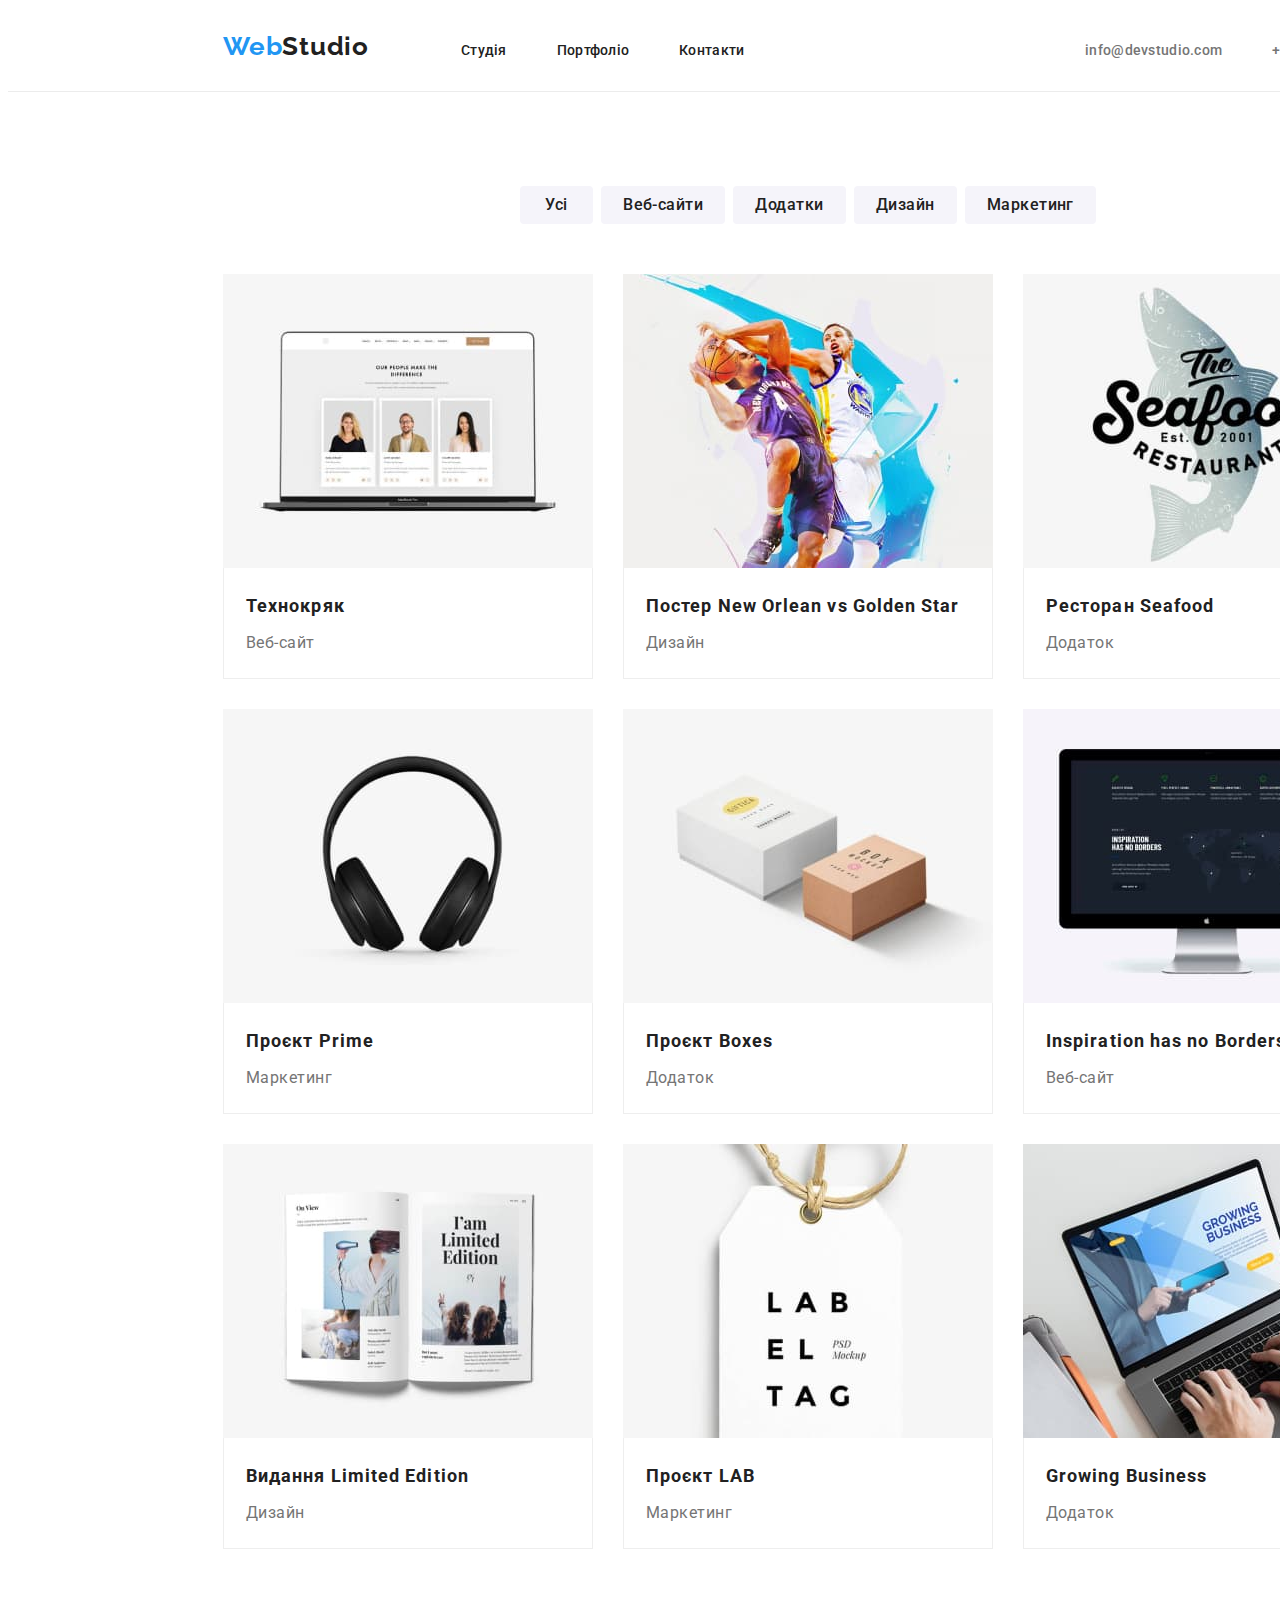
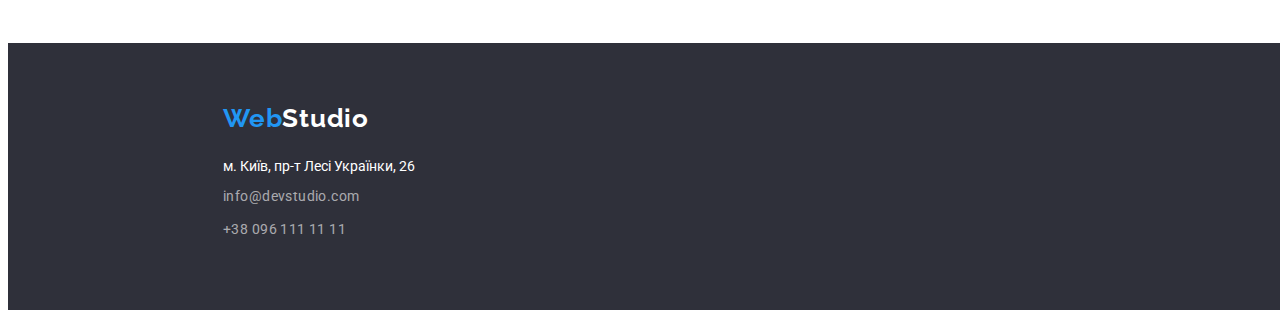
==== portfolio.html @ ea6cc7a4 "макет flex" ====
<!DOCTYPE html>
<html lang="uk">
  <head>
    <meta charset="UTF-8" />
    <meta http-equiv="X-UA-Compatible" content="IE=edge" />
    <meta name="viewport" content="width=device-width, initial-scale=1.0" />
    <!-----------------lang------------->
    <link rel="preconnect" href="https://fonts.googleapis.com" />
    <link rel="preconnect" href="https://fonts.gstatic.com" crossorigin />
    <link
      href="https://fonts.googleapis.com/css2?family=Raleway:wght@700&family=Roboto:wght@400;500;700;900&display=swap"
      rel="stylesheet"
    />
    <!-----------------normalize------------->
    <link
      rel="stylesheet"
      href="https://cdnjs.cloudflare.com/ajax/libs/modern-normalize/1.1.0/modern-normalize.min.css"
      integrity="sha512-wpPYUAdjBVSE4KJnH1VR1HeZfpl1ub8YT/NKx4PuQ5NmX2tKuGu6U/JRp5y+Y8XG2tV+wKQpNHVUX03MfMFn9Q=="
      crossorigin="anonymous"
      referrerpolicy="no-referrer"
    />
    <!-----------------css------------->
    <link rel="stylesheet" href="./css/styles.css" />

    <title>Портфоліо</title>
  </head>
  <body>
    <header class="header">
      <div class="header-container container">
        <a class="logo link" href="./index.html" lang="en"
          >Web<span class="logo-header">Studio</span>
        </a>
        <nav class="nav-list-container">
          <ul class="nav-list list">
            <li class="nav-item"><a href="./index.html" class="nav-link link"> Студія</a></li>
            <li class="nav-item">
              <a href="./portfolio.html " class="nav-link link"> Портфоліо</a>
            </li>
            <li class="nav-item"><a href="" class="nav-link link"> Контакти</a></li>
          </ul>
        </nav>
        <ul class="nav-contacts list">
          <li class="nav-contacts-item">
            <a href="" class="nav-contacts-link link" lang="en">info@devstudio.com</a>
          </li>
          <li class="nav-contacts-item">
            <a href="tel:+380961111111" class="nav-contacts-link link">+38 096 111 11 11</a>
          </li>
        </ul>
      </div>
    </header>
    <main>
      <section>
        <div class="portfolio-container">
          <h1 hidden>Портфоліо</h1>
          <ul class="portfolio-btn list">
            <li><button type="button" class="portfolio-btn-item">Усі</button></li>
            <li><button type="button" class="portfolio-btn-item">Веб-сайти</button></li>
            <li><button type="button" class="portfolio-btn-item">Додатки</button></li>
            <li><button type="button" class="portfolio-btn-item">Дизайн</button></li>
            <li><button type="button" class="portfolio-btn-item">Маркетинг</button></li>
          </ul>
          <ul class="portfolio-tool list">
            <li>
              <a href="" class="portfolio-tool-link link">
                <img src="./images/product1.jpg" alt="product1" width="370" />
                <div class="portfolio-tools-text">
                  <h2 class="portfolio-tool-h">Технокряк</h2>
                  <p class="portfolio-tool-p">Веб-сайт</p>
                </div>
              </a>
            </li>
            <li>
              <a href="" class="portfolio-tool-link link">
                <img src="./images/product2.jpg" alt="product2" width="370" />
                <div class="portfolio-tools-text">
                  <h2 class="portfolio-tool-h">
                    Постер <span lang="en">New Orlean vs Golden Star</span>
                  </h2>
                  <p class="portfolio-tool-p">Дизайн</p>
                </div>
              </a>
            </li>
            <li>
              <a href="" class="portfolio-tool-link link">
                <img src="./images/product3.jpg" alt="product3" width="370" />
                <div class="portfolio-tools-text">
                  <h2 class="portfolio-tool-h">Ресторан <span lang="en">Seafood</span></h2>
                  <p class="portfolio-tool-p">Додаток</p>
                </div>
              </a>
            </li>
            <li>
              <a href="" class="portfolio-tool-link link">
                <img src="./images/product4.jpg" alt="product4" width="370" />
                <div class="portfolio-tools-text">
                  <h2 class="portfolio-tool-h">Проєкт <span lang="en">Prime</span></h2>
                  <p class="portfolio-tool-p">Маркетинг</p>
                </div>
              </a>
            </li>
            <li>
              <a href="" class="portfolio-tool-link link">
                <img src="./images/product5.jpg" alt="product5" width="370" />
                <div class="portfolio-tools-text">
                  <h2 class="portfolio-tool-h">Проєкт <span lang="en">Boxes</span></h2>
                  <p class="portfolio-tool-p">Додаток</p>
                </div>
              </a>
            </li>
            <li>
              <a href="" class="portfolio-tool-link link">
                <img src="./images/product6.jpg" alt="product6" width="370" />
                <div class="portfolio-tools-text">
                  <h2 class="portfolio-tool-h" lang="en">Inspiration has no Borders</h2>
                  <p class="portfolio-tool-p">Веб-сайт</p>
                </div>
              </a>
            </li>
            <li>
              <a href="" class="portfolio-tool-link link">
                <img src="./images/product7.jpg" alt="product7" width="370" />
                <div class="portfolio-tools-text">
                  <h2 class="portfolio-tool-h">Видання <span lang="en">Limited Edition</span></h2>
                  <p class="portfolio-tool-p">Дизайн</p>
                </div>
              </a>
            </li>
            <li>
              <a href="" class="portfolio-tool-link link">
                <img src="./images/product8.jpg" alt="product8" width="370" />
                <div class="portfolio-tools-text">
                  <h2 class="portfolio-tool-h">Проєкт <span lang="en">LAB</span></h2>
                  <p class="portfolio-tool-p">Маркетинг</p>
                </div>
              </a>
            </li>
            <li>
              <a href="" class="portfolio-tool-link link">
                <img src="./images/product9.jpg" alt="product9" width="370" />
                <div class="portfolio-tools-text">
                  <h2 class="portfolio-tool-h" lang="en">Growing Business</h2>
                  <p class="portfolio-tool-p">Додаток</p>
                </div>
              </a>
            </li>
          </ul>
        </div>
      </section>
    </main>
    <footer class="footer">
      <a class="logo-footer link" href="./index.html" lang="en"
        >Web<span class="logo-footer-span">Studio</span>
      </a>
      <address>
        <ul class="footer-contacts list">
          <li>
            <a
              href="https://www.google.com/maps/d/viewer?mid=10uSM3H-mIU3GznYo2szRIEphczw&hl=en_US&ll=50.42732700000001%2C30.538092&z=17"
              class="footer-adress-link link"
              target="_blank"
              rel="noopener noreferrer"
            >
              м. Київ, пр-т Лесі Українки, 26</a
            >
          </li>
          <li>
            <a href="info@devstudio.com" class="footer-contacts-link link" lang="en"
              >info@devstudio.com</a
            >
          </li>
          <li>
            <a href="tel:+380961111111" class="footer-contacts-link link">+38 096 111 11 11</a>
          </li>
        </ul>
      </address>
    </footer>
  </body>
</html>
---- css/styles.css ----
:root {
  --link-focus-color: #2196f3;
  --text-paragraf-color: #757575;
  --text-fon-white-color: #ffffff;
}
body {
  font-family: 'Roboto', sans-serif;
  color: #212121;
  width: 1600px;
}
/*------reset start-----*/
h1,
h2,
h3,
h4,
h5,
h6,
p {
  margin: 0;
}
.list {
  list-style: none;
  margin: 0;
  padding: 0;
}
.link {
  text-decoration: none;
  color: currentColor;
}
img {
  display: block;
}
/*.container {
  width: 80vw;
  padding: 0 10px;
  margin: 0 auto;
}
/*------reset end-----*/
/*--------------HEADER---------------*/

.header-container {
  display: flex;
  justify-content: space-between;
  align-items: baseline;
  border-bottom: 1px solid #ececec;
}
.logo {
  display: inline-block;
  margin-left: 215px;
  margin-right: 93px;
  width: 145px;
  height: 31px;

  font-family: 'Raleway';
  font-weight: 700;
  font-size: 26px;
  line-height: calc(31 / 26);

  letter-spacing: 0.03em;

  color: var(--link-focus-color);
}
.logo-header {
  color: #212121;
}
.nav-list-container {
  margin-right: auto;
  padding: 32px 0;
}
.nav-list {
  display: flex;
  gap: 50px;
}
.nav-item: {
  padding: 32px 0;
}
.nav-link {
  margin-left: auto;

  font-weight: 500;
  font-size: 14px;
  line-height: calc(16 / 14);
  letter-spacing: 0.02em;
  color: #212121;
}
.nav-link:hover,
.nav-link:focus {
  color: var(--link-focus-color);
}
.nav-contacts {
  display: flex;
  margin-right: 215px;
  gap: 50px;
}
.nav-contacts-item {
}
.nav-contacts-link {
  font-weight: 500;
  font-size: 14px;
  line-height: calc(16 / 14);
  letter-spacing: 0.02em;

  color: var(--text-paragraf-color);
}
.nav-contacts-link:hover,
.nav-contacts-link:focus {
  color: var(--link-focus-color);
}
/*--------------HEADER---------------*/

/*--------------MAIN---------------*/
.hero {
  padding-top: 200px;
  padding-bottom: 200px;
  margin-bottom: 94px;
  background-color: #2f303a;
}
.hero-text {
  display: inline-block;
  margin-left: 452px;
  margin-bottom: 30px;

  width: 696px;

  font-weight: 900;
  font-size: 44px;
  line-height: calc(60 / 44);
  text-align: center;
  letter-spacing: 0.06em;
  text-transform: uppercase;
  color: var(--text-fon-white-color);
}
.hero-btn {
  display: block;
  margin: 0 auto;

  min-width: 216px;
  min-height: 50px;
  padding: 8px 31px;

  font-family: inherit;
  font-weight: 700;
  font-size: 16px;
  line-height: calc(30 / 16);
  display: flex;
  align-items: center;
  text-align: center;
  letter-spacing: 0.06em;
  background: var(--link-focus-color);
  cursor: pointer;
  color: var(--text-fon-white-color);
  border-color: transparent;

  border-radius: 4px;
}
.hero-btn:hover,
.hero-btn:focus {
  box-shadow: 0px 4px 4px rgba(0, 0, 0, 0.15);
}

.features {
  display: flex;
  margin-left: 215px;
  margin-bottom: 94px;
  gap: 30px;
}
.features-item {
}
.features-item-h {
  width: 270px;
  margin-bottom: 10px;

  font-weight: 700;
  font-size: 14px;
  line-height: calc(16 / 14);
  letter-spacing: 0.03em;
  text-transform: uppercase;
}
.features-item-p {
  width: 270px;
  font-size: 14px;
  line-height: calc(24 / 14);
  letter-spacing: 0.03em;

  color: var(--text-paragraf-color);
}
.activitys {
  width: 368px;
  margin: 0 auto;
  margin-bottom: 50px;
}
.activitys-foto {
  display: flex;
  gap: 30px;
  margin-left: 215px;
  margin-bottom: 94px;
}
.activitys,
.team {
  font-weight: 700;
  font-size: 36px;
  line-height: calc(42 / 36);
  text-align: center;
  letter-spacing: 0.03em;
}
.team-container {
  padding: 94px 215px;
  background-color: #f5f4fa;
}
.team {
  margin: 0 auto;
  margin-bottom: 50px;
}
.team-list {
  display: flex;
  gap: 30px;
}
.team-list-items {
  padding-top: 30px;
  padding-bottom: 30px;
  background-color: #ffffff;
  box-shadow: 0px 1px 3px rgba(0, 0, 0, 0.12), 0px 1px 1px rgba(0, 0, 0, 0.14),
    0px 2px 1px rgba(0, 0, 0, 0.2);
  border-radius: 0px 0px 4px 4px;
}
.img-foto {
}
.team-item-h {
  margin-bottom: 10px;

  font-weight: 500;
  font-size: 16px;
  line-height: calc(19 / 16);
  text-align: center;
  letter-spacing: 0.03em;
}
.team-item-p {
  font-size: 16px;
  line-height: calc(19 / 16);
  text-align: center;
  letter-spacing: 0.03em;

  color: var(--text-paragraf-color);
}
/*--------------MAIN---------------*/
/*--------------footer---------------*/
.footer {
  padding: 60px 0 60px 215px;
  background-color: #2f303a;
}
.logo-footer {
  display: inline-block;
  margin-bottom: 20px;

  font-family: 'Raleway';
  font-weight: 700;
  font-size: 26px;
  line-height: calc(31 / 26);
  letter-spacing: 0.03em;

  color: var(--link-focus-color);
}
.logo-footer-span {
  margin-bottom: 20px;
  color: var(--text-fon-white-color);
}

.footer-contacts {
}
.footer-adress-link {
  display: inline-block;
  width: 231px;
  height: 21px;
  margin-bottom: 9px;

  font-style: normal;

  font-size: 14px;
  line-height: calc(24 / 14);
  color: var(--text-fon-white-color);
  text-decoration: none;
}
.footer-adress-link:hover,
.footer-adress-link:focus {
  color: var(--link-focus-color);
}
.footer-contacts-link {
  display: inline-block;
  margin-bottom: 9px;

  font-style: normal;
  font-size: 14px;
  line-height: calc(24 / 14);
  letter-spacing: 0.03em;

  color: rgba(255, 255, 255, 0.6);
}
.footer-contacts-link:hover,
.footer-contacts-link:focus {
  color: var(--link-focus-color);
}
/*--------------footer---------------*/
/*--------------portfolio-main--------------*/
.portfolio-container {
  padding: 94px 215px;
}
.portfolio-btn {
  display: flex;
  justify-content: center;
  gap: 8px;
  margin-bottom: 50px;
}

.portfolio-btn-item {
  display: inline-block;

  min-width: 73px;
  padding: 4px 20px;

  font-family: inherit;
  font-weight: 500;
  font-size: 16px;
  line-height: calc(26 / 16);
  text-align: center;
  letter-spacing: 0.03em;
  cursor: pointer;

  color: #212121;
  background: #f5f4fa;
  border-radius: 4px;
  border-color: transparent;
}
.portfolio-btn-item:hover,
.portfolio-btn-item:focus {
  color: var(--text-fon-white-color);
  background: var(--link-focus-color);
  box-shadow: 0px 3px 1px rgba(0, 0, 0, 0.1), 0px 1px 2px rgba(0, 0, 0, 0.08),
    0px 2px 2px rgba(0, 0, 0, 0.12);
}
.portfolio-tool {
  display: flex;
  flex-wrap: wrap;
  gap: 30px;
}
.portfolio-tools-text {
  padding: 20px 22px;
  border: 1px solid #eeeeee;
  border-top: transparent;
}
.portfolio-tool-h {
  margin-bottom: 4px;

  width: 322px;
  font-weight: 700;
  font-size: 18px;
  line-height: calc(36 / 18);
  letter-spacing: 0.06em;

  color: #212121;
}
.portfolio-tool-p {
  width: 322px;
  font-size: 16px;
  line-height: calc(30 / 16);
  letter-spacing: 0.03em;

  color: var(--text-paragraf-color);
}
/*--------------portfolio-main--------------*/
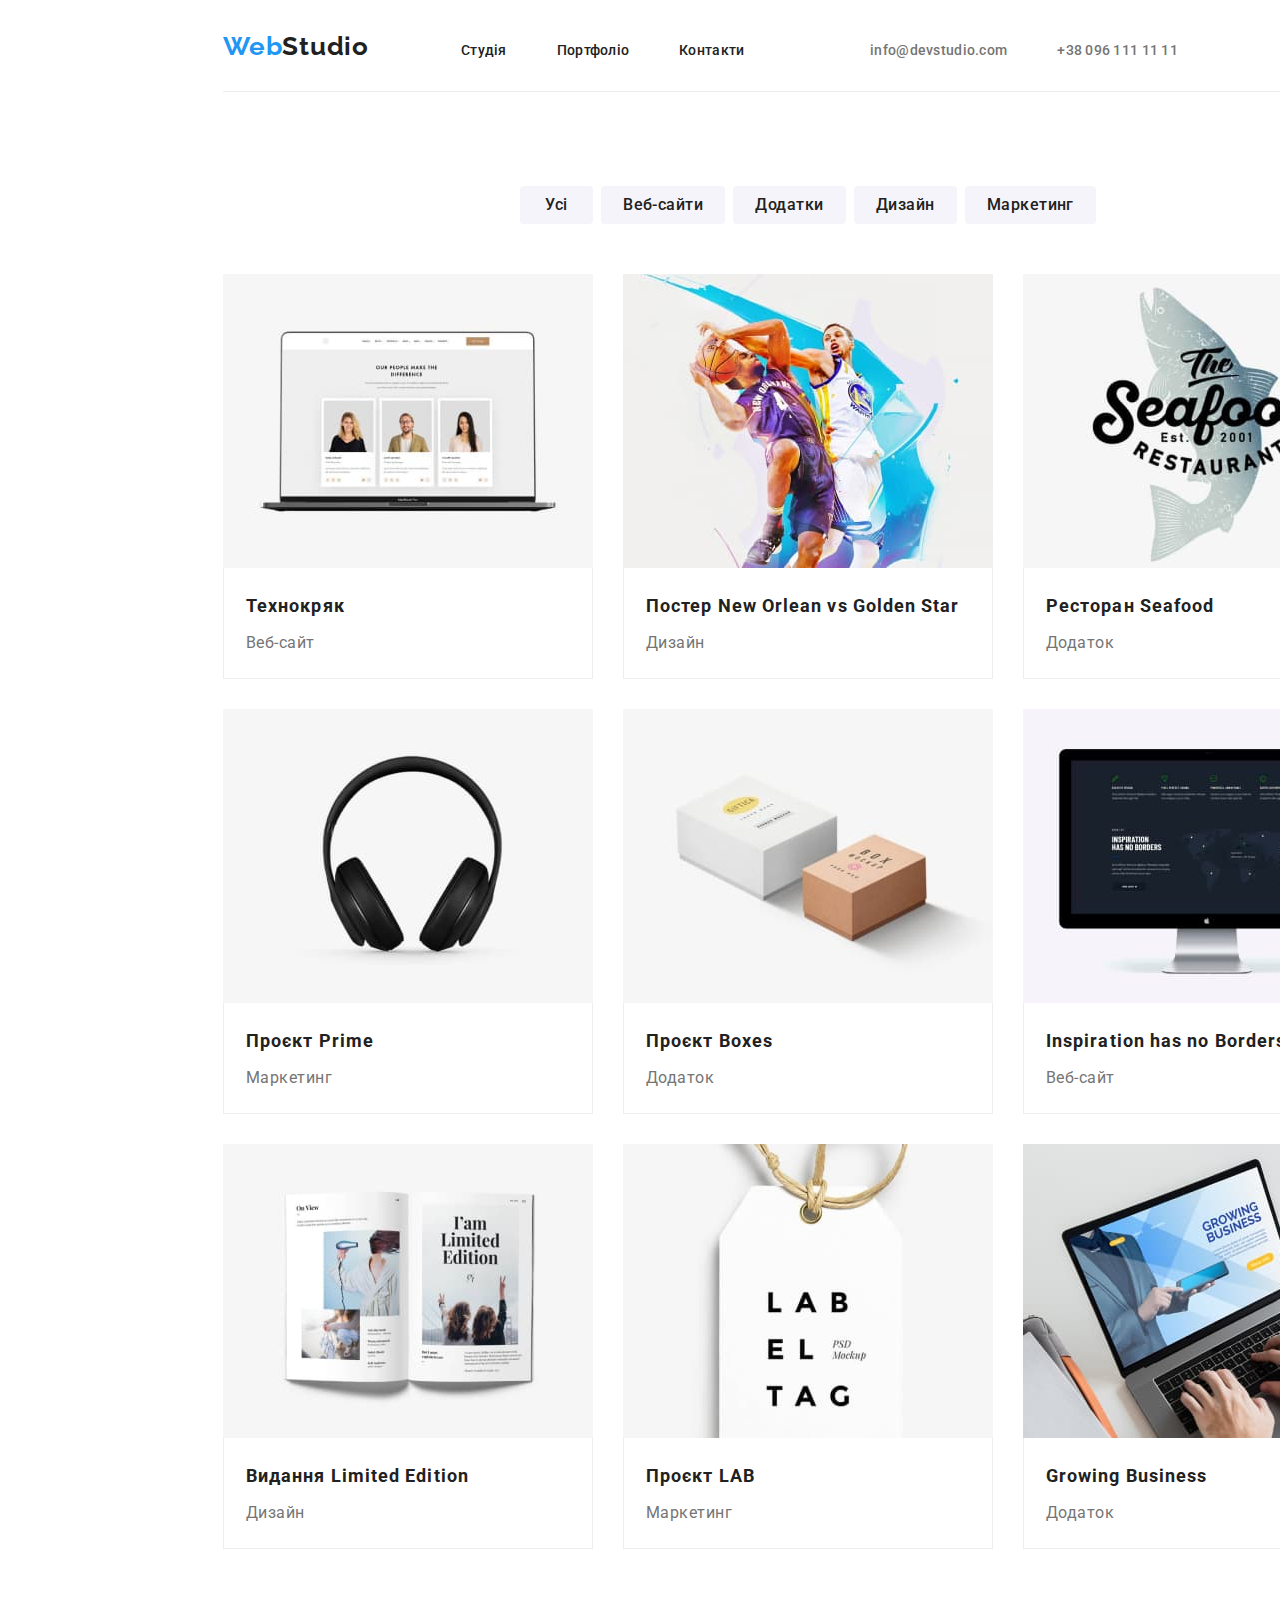
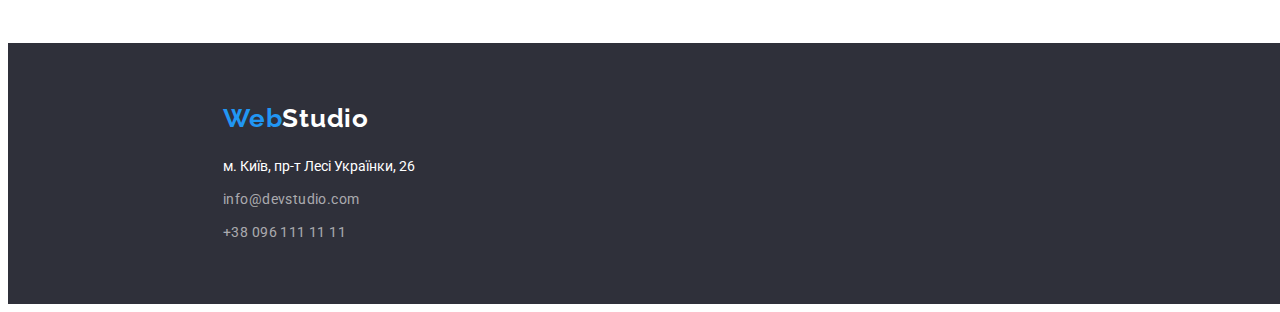
==== commit ef98da6d: "останні правки" ====
--- a/portfolio.html
+++ b/portfolio.html
@@ -25,8 +25,8 @@
     <title>Портфоліо</title>
   </head>
   <body>
-    <header class="header">
-      <div class="header-container container">
+    <header class="header container">
+      <div class="header-container">
         <a class="logo link" href="./index.html" lang="en"
           >Web<span class="logo-header">Studio</span>
         </a>
@@ -170,7 +170,7 @@
             >
           </li>
           <li>
-            <a href="tel:+380961111111" class="footer-contacts-link link">+38 096 111 11 11</a>
+            <a href="tel:+380961111111" class="footer-tel-link link">+38 096 111 11 11</a>
           </li>
         </ul>
       </address>
--- a/css/styles.css
+++ b/css/styles.css
@@ -2,12 +2,26 @@
   --link-focus-color: #2196f3;
   --text-paragraf-color: #757575;
   --text-fon-white-color: #ffffff;
+
+  --indent: 30px;
+  --items: 3;
 }
 body {
   font-family: 'Roboto', sans-serif;
   color: #212121;
   width: 1600px;
 }
+
+/*------card set-----*/
+.card-set {
+  display: flex;
+  flex-wrap: wrap;
+  gap: var(--indent);
+}
+.card-set-items {
+  flex-basis: calc((100%-var(--indent)) * (var(--items)-1)) / (var(--items));
+}
+
 /*------reset start-----*/
 h1,
 h2,
@@ -15,7 +29,8 @@
 h4,
 h5,
 h6,
-p {
+p,
+ul {
   margin: 0;
 }
 .list {
@@ -30,6 +45,10 @@
 img {
   display: block;
 }
+.container {
+  padding-left: 215px;
+  padding-right: 215px;
+}
 /*.container {
   width: 80vw;
   padding: 0 10px;
@@ -46,7 +65,7 @@
 }
 .logo {
   display: inline-block;
-  margin-left: 215px;
+
   margin-right: 93px;
   width: 145px;
   height: 31px;
@@ -71,10 +90,10 @@
   display: flex;
   gap: 50px;
 }
-.nav-item: {
+.nav-item {
+}
+.nav-link {
   padding: 32px 0;
-}
-.nav-link {
   margin-left: auto;
 
   font-weight: 500;
@@ -160,7 +179,6 @@
 
 .features {
   display: flex;
-  margin-left: 215px;
   margin-bottom: 94px;
   gap: 30px;
 }
@@ -190,9 +208,7 @@
   margin-bottom: 50px;
 }
 .activitys-foto {
-  display: flex;
-  gap: 30px;
-  margin-left: 215px;
+  margin: 0 auto;
   margin-bottom: 94px;
 }
 .activitys,
@@ -264,13 +280,14 @@
   margin-bottom: 20px;
   color: var(--text-fon-white-color);
 }
-
 .footer-contacts {
 }
+.footer-contacts-items {
+}
 .footer-adress-link {
   display: inline-block;
   width: 231px;
-  height: 21px;
+
   margin-bottom: 9px;
 
   font-style: normal;
@@ -286,6 +303,7 @@
 }
 .footer-contacts-link {
   display: inline-block;
+  width: 231px;
   margin-bottom: 9px;
 
   font-style: normal;
@@ -297,6 +315,23 @@
 }
 .footer-contacts-link:hover,
 .footer-contacts-link:focus {
+  color: var(--link-focus-color);
+}
+
+.footer-tel-link {
+  display: inline-block;
+  width: 231px;
+
+  font-style: normal;
+  font-size: 14px;
+  line-height: calc(24 / 14);
+  letter-spacing: 0.03em;
+
+  color: rgba(255, 255, 255, 0.6);
+}
+
+.footer-tel-link:hover,
+.footer-tel-link:focus {
   color: var(--link-focus-color);
 }
 /*--------------footer---------------*/
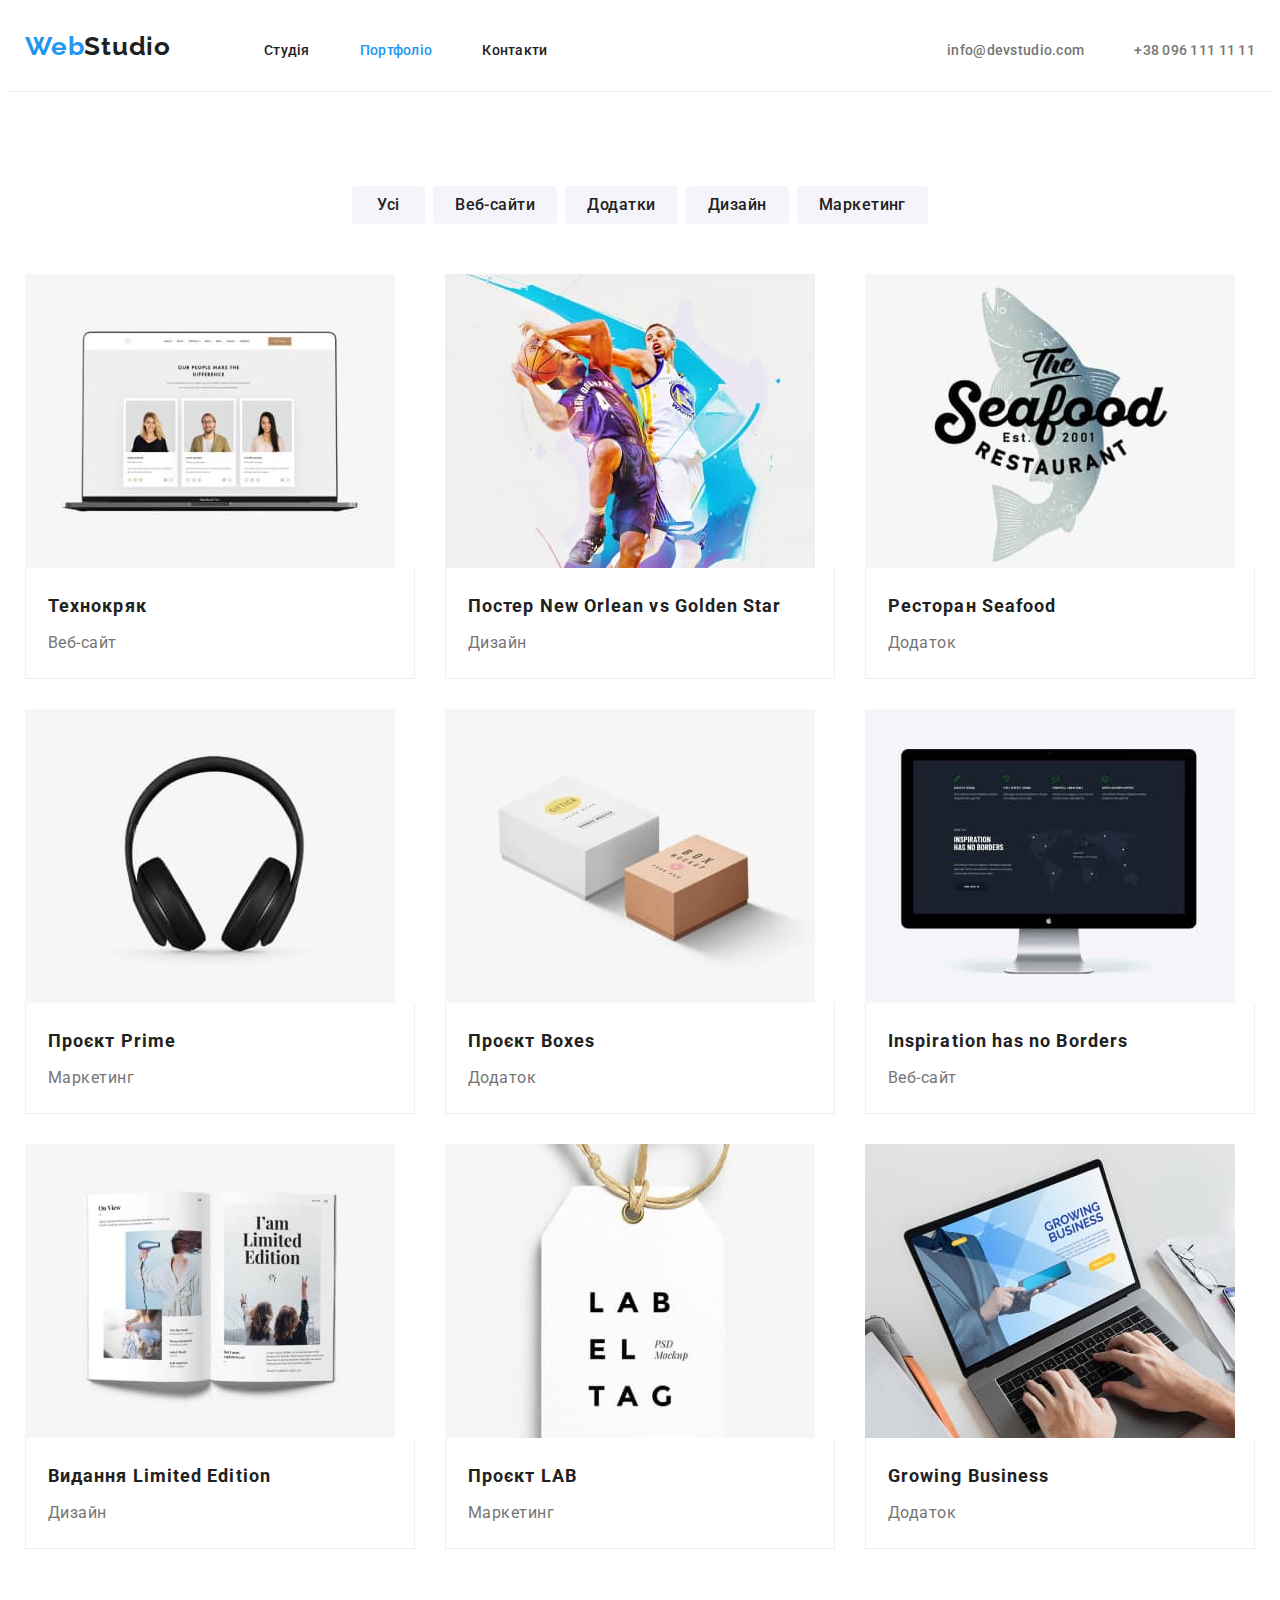
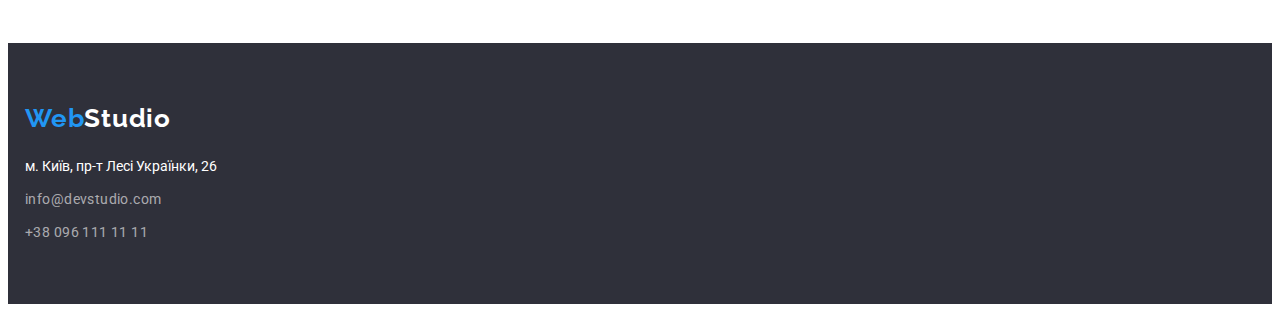
==== commit f6dd3e7b: "переробив крім центрування" ====
--- a/portfolio.html
+++ b/portfolio.html
@@ -25,8 +25,8 @@
     <title>Портфоліо</title>
   </head>
   <body>
-    <header class="header container">
-      <div class="header-container">
+    <header class="header">
+      <div class="header-container container">
         <a class="logo link" href="./index.html" lang="en"
           >Web<span class="logo-header">Studio</span>
         </a>
@@ -34,7 +34,7 @@
           <ul class="nav-list list">
             <li class="nav-item"><a href="./index.html" class="nav-link link"> Студія</a></li>
             <li class="nav-item">
-              <a href="./portfolio.html " class="nav-link link"> Портфоліо</a>
+              <a href="./portfolio.html " class="nav-link active link"> Портфоліо</a>
             </li>
             <li class="nav-item"><a href="" class="nav-link link"> Контакти</a></li>
           </ul>
@@ -51,7 +51,7 @@
     </header>
     <main>
       <section>
-        <div class="portfolio-container">
+        <div class="portfolio-container container">
           <h1 hidden>Портфоліо</h1>
           <ul class="portfolio-btn list">
             <li><button type="button" class="portfolio-btn-item">Усі</button></li>
@@ -60,8 +60,8 @@
             <li><button type="button" class="portfolio-btn-item">Дизайн</button></li>
             <li><button type="button" class="portfolio-btn-item">Маркетинг</button></li>
           </ul>
-          <ul class="portfolio-tool list">
-            <li>
+          <ul class="portfolio-tool card-set list">
+            <li class="card-set-items">
               <a href="" class="portfolio-tool-link link">
                 <img src="./images/product1.jpg" alt="product1" width="370" />
                 <div class="portfolio-tools-text">
@@ -70,7 +70,7 @@
                 </div>
               </a>
             </li>
-            <li>
+            <li class="card-set-items">
               <a href="" class="portfolio-tool-link link">
                 <img src="./images/product2.jpg" alt="product2" width="370" />
                 <div class="portfolio-tools-text">
@@ -81,7 +81,7 @@
                 </div>
               </a>
             </li>
-            <li>
+            <li class="card-set-items">
               <a href="" class="portfolio-tool-link link">
                 <img src="./images/product3.jpg" alt="product3" width="370" />
                 <div class="portfolio-tools-text">
@@ -90,7 +90,7 @@
                 </div>
               </a>
             </li>
-            <li>
+            <li class="card-set-items">
               <a href="" class="portfolio-tool-link link">
                 <img src="./images/product4.jpg" alt="product4" width="370" />
                 <div class="portfolio-tools-text">
@@ -99,7 +99,7 @@
                 </div>
               </a>
             </li>
-            <li>
+            <li class="card-set-items">
               <a href="" class="portfolio-tool-link link">
                 <img src="./images/product5.jpg" alt="product5" width="370" />
                 <div class="portfolio-tools-text">
@@ -108,7 +108,7 @@
                 </div>
               </a>
             </li>
-            <li>
+            <li class="card-set-items">
               <a href="" class="portfolio-tool-link link">
                 <img src="./images/product6.jpg" alt="product6" width="370" />
                 <div class="portfolio-tools-text">
@@ -117,7 +117,7 @@
                 </div>
               </a>
             </li>
-            <li>
+            <li class="card-set-items">
               <a href="" class="portfolio-tool-link link">
                 <img src="./images/product7.jpg" alt="product7" width="370" />
                 <div class="portfolio-tools-text">
@@ -126,7 +126,7 @@
                 </div>
               </a>
             </li>
-            <li>
+            <li class="card-set-items">
               <a href="" class="portfolio-tool-link link">
                 <img src="./images/product8.jpg" alt="product8" width="370" />
                 <div class="portfolio-tools-text">
@@ -135,7 +135,7 @@
                 </div>
               </a>
             </li>
-            <li>
+            <li class="card-set-items">
               <a href="" class="portfolio-tool-link link">
                 <img src="./images/product9.jpg" alt="product9" width="370" />
                 <div class="portfolio-tools-text">
@@ -149,31 +149,35 @@
       </section>
     </main>
     <footer class="footer">
-      <a class="logo-footer link" href="./index.html" lang="en"
-        >Web<span class="logo-footer-span">Studio</span>
-      </a>
-      <address>
-        <ul class="footer-contacts list">
-          <li>
-            <a
-              href="https://www.google.com/maps/d/viewer?mid=10uSM3H-mIU3GznYo2szRIEphczw&hl=en_US&ll=50.42732700000001%2C30.538092&z=17"
-              class="footer-adress-link link"
-              target="_blank"
-              rel="noopener noreferrer"
-            >
-              м. Київ, пр-т Лесі Українки, 26</a
-            >
-          </li>
-          <li>
-            <a href="info@devstudio.com" class="footer-contacts-link link" lang="en"
-              >info@devstudio.com</a
-            >
-          </li>
-          <li>
-            <a href="tel:+380961111111" class="footer-tel-link link">+38 096 111 11 11</a>
-          </li>
-        </ul>
-      </address>
+      <div class="container">
+        <a class="logo-footer link" href="./index.html" lang="en"
+          >Web<span class="logo-footer-span">Studio</span>
+        </a>
+        <address>
+          <div class="footer-contacts-container">
+            <ul class="footer-contacts list">
+              <li class="footer-nav-items">
+                <a
+                  href="https://www.google.com/maps/d/viewer?mid=10uSM3H-mIU3GznYo2szRIEphczw&hl=en_US&ll=50.42732700000001%2C30.538092&z=17"
+                  class="footer-adress-link link"
+                  target="_blank"
+                  rel="noopener noreferrer"
+                >
+                  м. Київ, пр-т Лесі Українки, 26</a
+                >
+              </li>
+              <li class="footer-nav-items">
+                <a href="info@devstudio.com" class="footer-contacts-link link" lang="en"
+                  >info@devstudio.com</a
+                >
+              </li>
+              <li class="footer-nav-items">
+                <a href="tel:+380961111111" class="footer-contacts-link link">+38 096 111 11 11</a>
+              </li>
+            </ul>
+          </div>
+        </address>
+      </div>
     </footer>
   </body>
 </html>
--- a/css/styles.css
+++ b/css/styles.css
@@ -9,7 +9,6 @@
 body {
   font-family: 'Roboto', sans-serif;
   color: #212121;
-  width: 1600px;
 }
 
 /*------card set-----*/
@@ -19,7 +18,7 @@
   gap: var(--indent);
 }
 .card-set-items {
-  flex-basis: calc((100%-var(--indent)) * (var(--items)-1)) / (var(--items));
+  flex-basis: calc((100% - var(--indent) * (var(--items) - 1)) / var(--items));
 }
 
 /*------reset start-----*/
@@ -32,6 +31,8 @@
 p,
 ul {
   margin: 0;
+  margin-block-end: 0;
+  margin-block-start: 0;
 }
 .list {
   list-style: none;
@@ -45,30 +46,25 @@
 img {
   display: block;
 }
+
 .container {
-  padding-left: 215px;
-  padding-right: 215px;
-}
-/*.container {
-  width: 80vw;
-  padding: 0 10px;
+  width: 1230px;
+  padding: 0 15px;
   margin: 0 auto;
 }
 /*------reset end-----*/
 /*--------------HEADER---------------*/
 
+.header {
+  border-bottom: 1px solid #ececec;
+}
 .header-container {
   display: flex;
   justify-content: space-between;
   align-items: baseline;
-  border-bottom: 1px solid #ececec;
 }
 .logo {
-  display: inline-block;
-
   margin-right: 93px;
-  width: 145px;
-  height: 31px;
 
   font-family: 'Raleway';
   font-weight: 700;
@@ -101,14 +97,19 @@
   line-height: calc(16 / 14);
   letter-spacing: 0.02em;
   color: #212121;
+
+  accent-color: var(--link-focus-color);
 }
 .nav-link:hover,
 .nav-link:focus {
   color: var(--link-focus-color);
 }
+.active {
+  color: var(--link-focus-color);
+}
+
 .nav-contacts {
   display: flex;
-  margin-right: 215px;
   gap: 50px;
 }
 .nav-contacts-item {
@@ -129,14 +130,14 @@
 
 /*--------------MAIN---------------*/
 .hero {
+  text-align: center;
   padding-top: 200px;
   padding-bottom: 200px;
-  margin-bottom: 94px;
+
   background-color: #2f303a;
 }
 .hero-text {
-  display: inline-block;
-  margin-left: 452px;
+  margin: 0 auto;
   margin-bottom: 30px;
 
   width: 696px;
@@ -152,6 +153,7 @@
 .hero-btn {
   display: block;
   margin: 0 auto;
+  text-align: center;
 
   min-width: 216px;
   min-height: 50px;
@@ -176,13 +178,17 @@
 .hero-btn:focus {
   box-shadow: 0px 4px 4px rgba(0, 0, 0, 0.15);
 }
+.features-container {
+  padding: 94px 0;
+}
 
 .features {
   display: flex;
+  justify-content: center;
   margin-bottom: 94px;
-  gap: 30px;
-}
-.features-item {
+}
+.features-item:not(:last-child) {
+  margin-right: 30px;
 }
 .features-item-h {
   width: 270px;
@@ -202,13 +208,16 @@
 
   color: var(--text-paragraf-color);
 }
+
+.activitys-container {
+  padding-bottom: 94px;
+}
 .activitys {
   width: 368px;
   margin: 0 auto;
   margin-bottom: 50px;
 }
 .activitys-foto {
-  margin: 0 auto;
   margin-bottom: 94px;
 }
 .activitys,
@@ -219,19 +228,22 @@
   text-align: center;
   letter-spacing: 0.03em;
 }
+.team-content {
+  background-color: #f5f4fa;
+}
+
 .team-container {
-  padding: 94px 215px;
-  background-color: #f5f4fa;
+  padding: 94px 0;
 }
 .team {
   margin: 0 auto;
   margin-bottom: 50px;
 }
 .team-list {
-  display: flex;
-  gap: 30px;
+  --items: 4;
 }
 .team-list-items {
+  max-width: 270px;
   padding-top: 30px;
   padding-bottom: 30px;
   background-color: #ffffff;
@@ -261,7 +273,7 @@
 /*--------------MAIN---------------*/
 /*--------------footer---------------*/
 .footer {
-  padding: 60px 0 60px 215px;
+  padding: 60px 0;
   background-color: #2f303a;
 }
 .logo-footer {
@@ -280,16 +292,15 @@
   margin-bottom: 20px;
   color: var(--text-fon-white-color);
 }
-.footer-contacts {
-}
-.footer-contacts-items {
-}
+
+.footer-nav-items:not(:last-child) {
+  margin-bottom: 9px;
+}
+
 .footer-adress-link {
   display: inline-block;
   width: 231px;
 
-  margin-bottom: 9px;
-
   font-style: normal;
 
   font-size: 14px;
@@ -304,7 +315,6 @@
 .footer-contacts-link {
   display: inline-block;
   width: 231px;
-  margin-bottom: 9px;
 
   font-style: normal;
   font-size: 14px;
@@ -318,26 +328,10 @@
   color: var(--link-focus-color);
 }
 
-.footer-tel-link {
-  display: inline-block;
-  width: 231px;
-
-  font-style: normal;
-  font-size: 14px;
-  line-height: calc(24 / 14);
-  letter-spacing: 0.03em;
-
-  color: rgba(255, 255, 255, 0.6);
-}
-
-.footer-tel-link:hover,
-.footer-tel-link:focus {
-  color: var(--link-focus-color);
-}
 /*--------------footer---------------*/
 /*--------------portfolio-main--------------*/
 .portfolio-container {
-  padding: 94px 215px;
+  padding: 94px 0;
 }
 .portfolio-btn {
   display: flex;
@@ -373,19 +367,18 @@
     0px 2px 2px rgba(0, 0, 0, 0.12);
 }
 .portfolio-tool {
-  display: flex;
-  flex-wrap: wrap;
-  gap: 30px;
 }
 .portfolio-tools-text {
+  display: block;
+  width: 322;
   padding: 20px 22px;
   border: 1px solid #eeeeee;
   border-top: transparent;
 }
 .portfolio-tool-h {
   margin-bottom: 4px;
-
-  width: 322px;
+  width: 322;
+
   font-weight: 700;
   font-size: 18px;
   line-height: calc(36 / 18);
@@ -394,7 +387,6 @@
   color: #212121;
 }
 .portfolio-tool-p {
-  width: 322px;
   font-size: 16px;
   line-height: calc(30 / 16);
   letter-spacing: 0.03em;
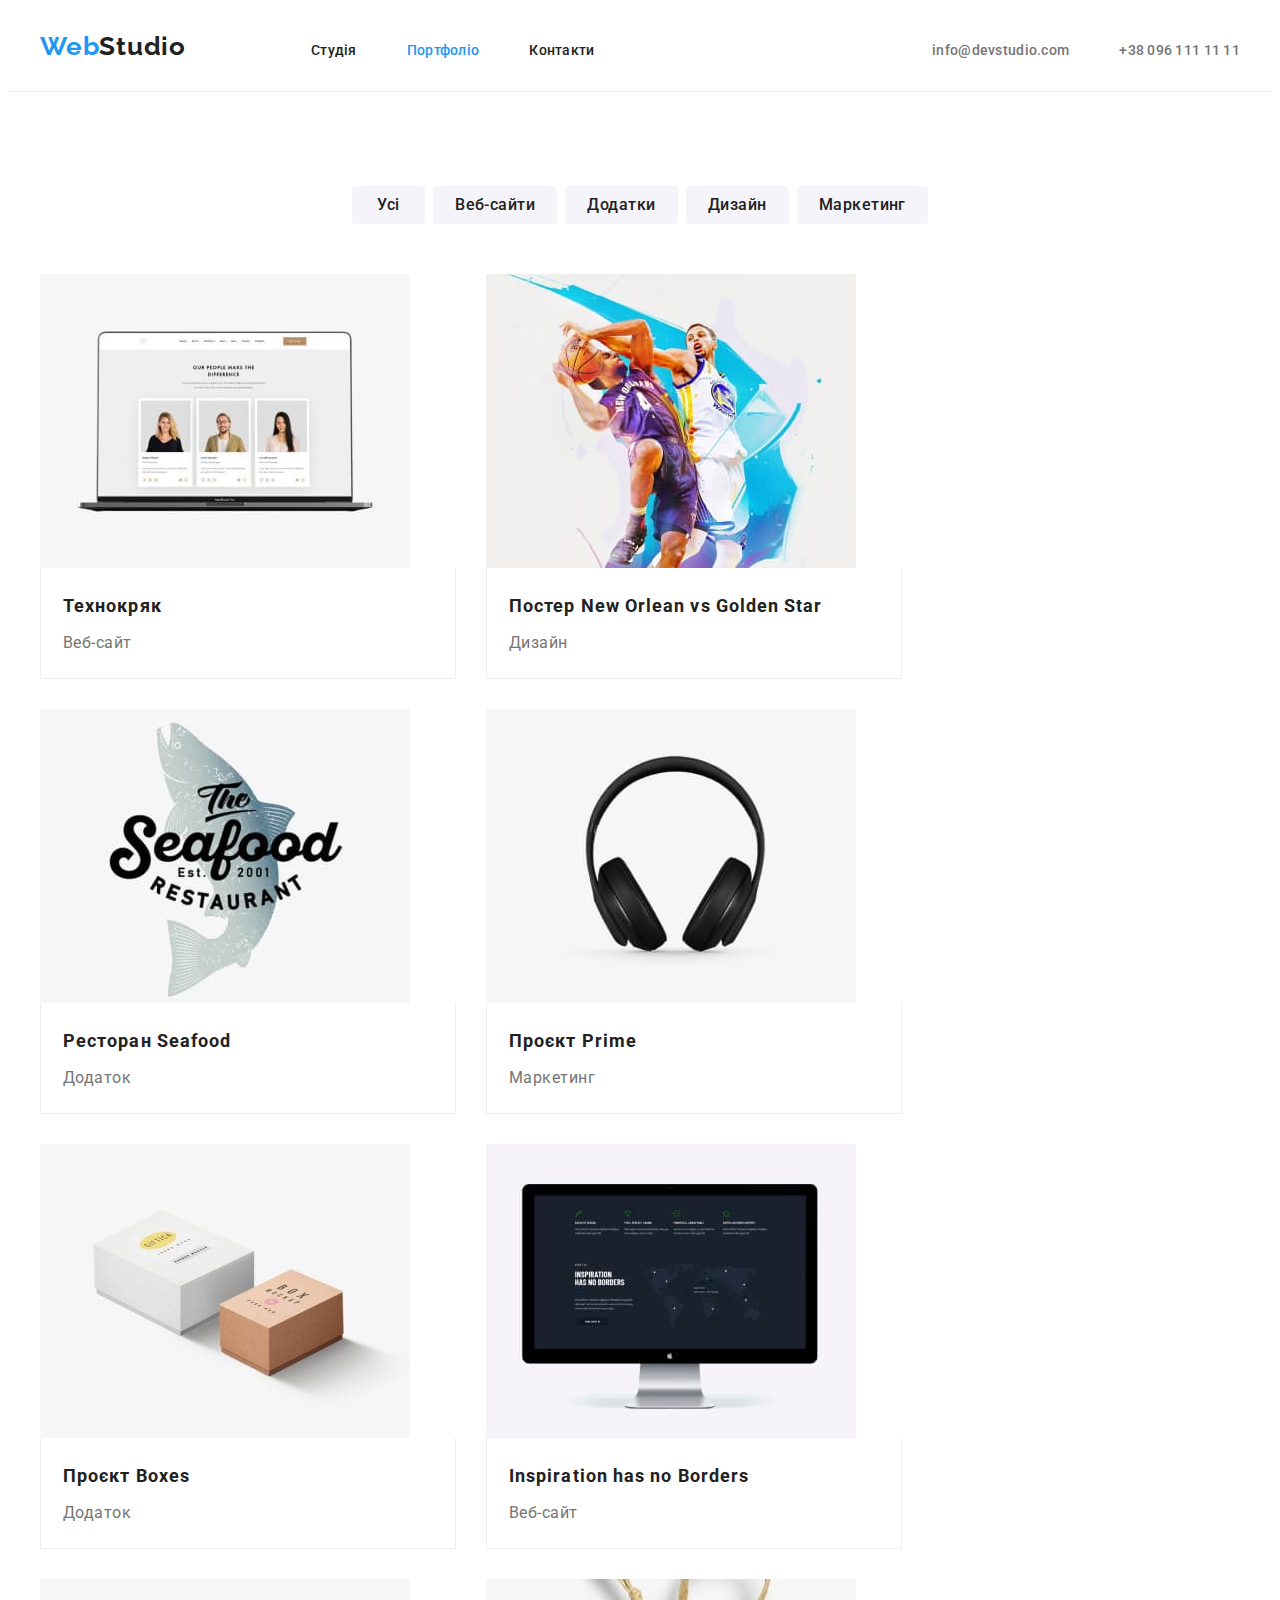
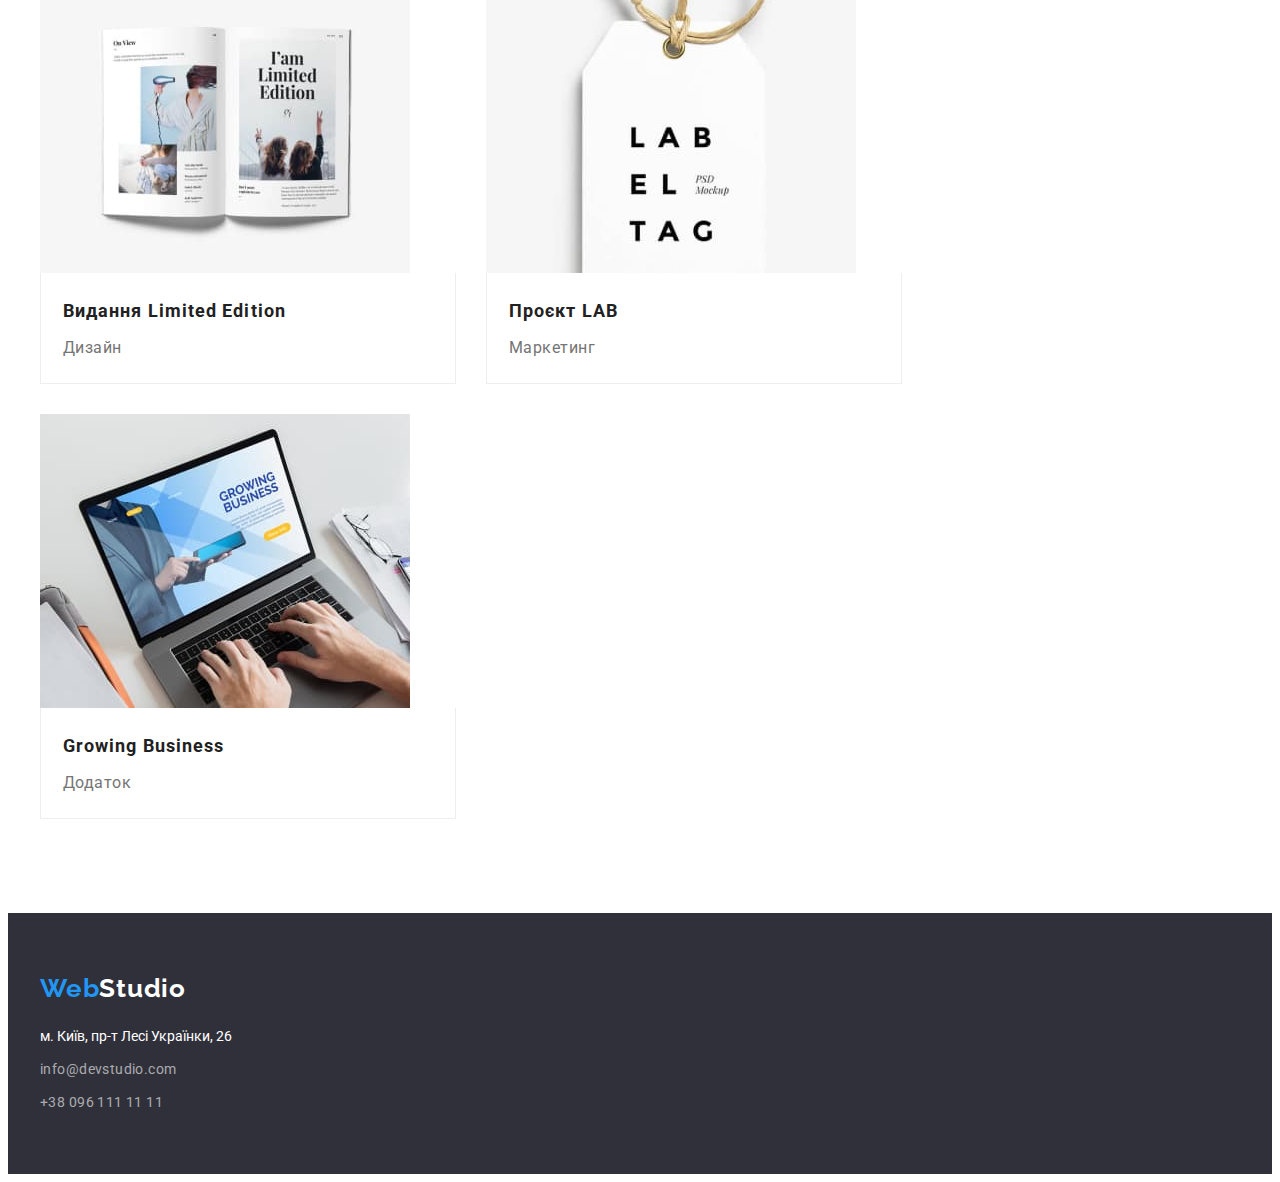
==== commit f71a5032: "Поправки" ====
--- a/portfolio.html
+++ b/portfolio.html
@@ -49,7 +49,8 @@
         </ul>
       </div>
     </header>
-    <main>
+
+    <main class="main">
       <section>
         <div class="portfolio-container container">
           <h1 hidden>Портфоліо</h1>
@@ -60,6 +61,7 @@
             <li><button type="button" class="portfolio-btn-item">Дизайн</button></li>
             <li><button type="button" class="portfolio-btn-item">Маркетинг</button></li>
           </ul>
+
           <ul class="portfolio-tool card-set list">
             <li class="card-set-items">
               <a href="" class="portfolio-tool-link link">
@@ -148,34 +150,33 @@
         </div>
       </section>
     </main>
+
     <footer class="footer">
       <div class="container">
         <a class="logo-footer link" href="./index.html" lang="en"
           >Web<span class="logo-footer-span">Studio</span>
         </a>
         <address>
-          <div class="footer-contacts-container">
-            <ul class="footer-contacts list">
-              <li class="footer-nav-items">
-                <a
-                  href="https://www.google.com/maps/d/viewer?mid=10uSM3H-mIU3GznYo2szRIEphczw&hl=en_US&ll=50.42732700000001%2C30.538092&z=17"
-                  class="footer-adress-link link"
-                  target="_blank"
-                  rel="noopener noreferrer"
-                >
-                  м. Київ, пр-т Лесі Українки, 26</a
-                >
-              </li>
-              <li class="footer-nav-items">
-                <a href="info@devstudio.com" class="footer-contacts-link link" lang="en"
-                  >info@devstudio.com</a
-                >
-              </li>
-              <li class="footer-nav-items">
-                <a href="tel:+380961111111" class="footer-contacts-link link">+38 096 111 11 11</a>
-              </li>
-            </ul>
-          </div>
+          <ul class="footer-contacts list">
+            <li class="footer-nav-items">
+              <a
+                href="https://www.google.com/maps/d/viewer?mid=10uSM3H-mIU3GznYo2szRIEphczw&hl=en_US&ll=50.42732700000001%2C30.538092&z=17"
+                class="footer-adress-link link"
+                target="_blank"
+                rel="noopener noreferrer"
+              >
+                м. Київ, пр-т Лесі Українки, 26</a
+              >
+            </li>
+            <li class="footer-nav-items">
+              <a href="info@devstudio.com" class="footer-contacts-link link" lang="en"
+                >info@devstudio.com</a
+              >
+            </li>
+            <li class="footer-nav-items">
+              <a href="tel:+380961111111" class="footer-contacts-link link">+38 096 111 11 11</a>
+            </li>
+          </ul>
         </address>
       </div>
     </footer>
--- a/css/styles.css
+++ b/css/styles.css
@@ -48,7 +48,7 @@
 }
 
 .container {
-  width: 1230px;
+  width: 1200px;
   padding: 0 15px;
   margin: 0 auto;
 }
@@ -80,7 +80,7 @@
 }
 .nav-list-container {
   margin-right: auto;
-  padding: 32px 0;
+  padding: 32px 32px;
 }
 .nav-list {
   display: flex;
@@ -89,7 +89,6 @@
 .nav-item {
 }
 .nav-link {
-  padding: 32px 0;
   margin-left: auto;
 
   font-weight: 500;
@@ -179,13 +178,13 @@
   box-shadow: 0px 4px 4px rgba(0, 0, 0, 0.15);
 }
 .features-container {
-  padding: 94px 0;
+  padding-top: 94px;
+  padding-bottom: 94px;
 }
 
 .features {
   display: flex;
   justify-content: center;
-  margin-bottom: 94px;
 }
 .features-item:not(:last-child) {
   margin-right: 30px;
@@ -218,7 +217,6 @@
   margin-bottom: 50px;
 }
 .activitys-foto {
-  margin-bottom: 94px;
 }
 .activitys,
 .team {
@@ -330,7 +328,7 @@
 
 /*--------------footer---------------*/
 /*--------------portfolio-main--------------*/
-.portfolio-container {
+.main {
   padding: 94px 0;
 }
 .portfolio-btn {
@@ -370,14 +368,14 @@
 }
 .portfolio-tools-text {
   display: block;
-  width: 322;
+  width: 370px;
   padding: 20px 22px;
   border: 1px solid #eeeeee;
   border-top: transparent;
 }
 .portfolio-tool-h {
   margin-bottom: 4px;
-  width: 322;
+  width: 322px;
 
   font-weight: 700;
   font-size: 18px;
@@ -387,6 +385,8 @@
   color: #212121;
 }
 .portfolio-tool-p {
+  width: 322px;
+
   font-size: 16px;
   line-height: calc(30 / 16);
   letter-spacing: 0.03em;
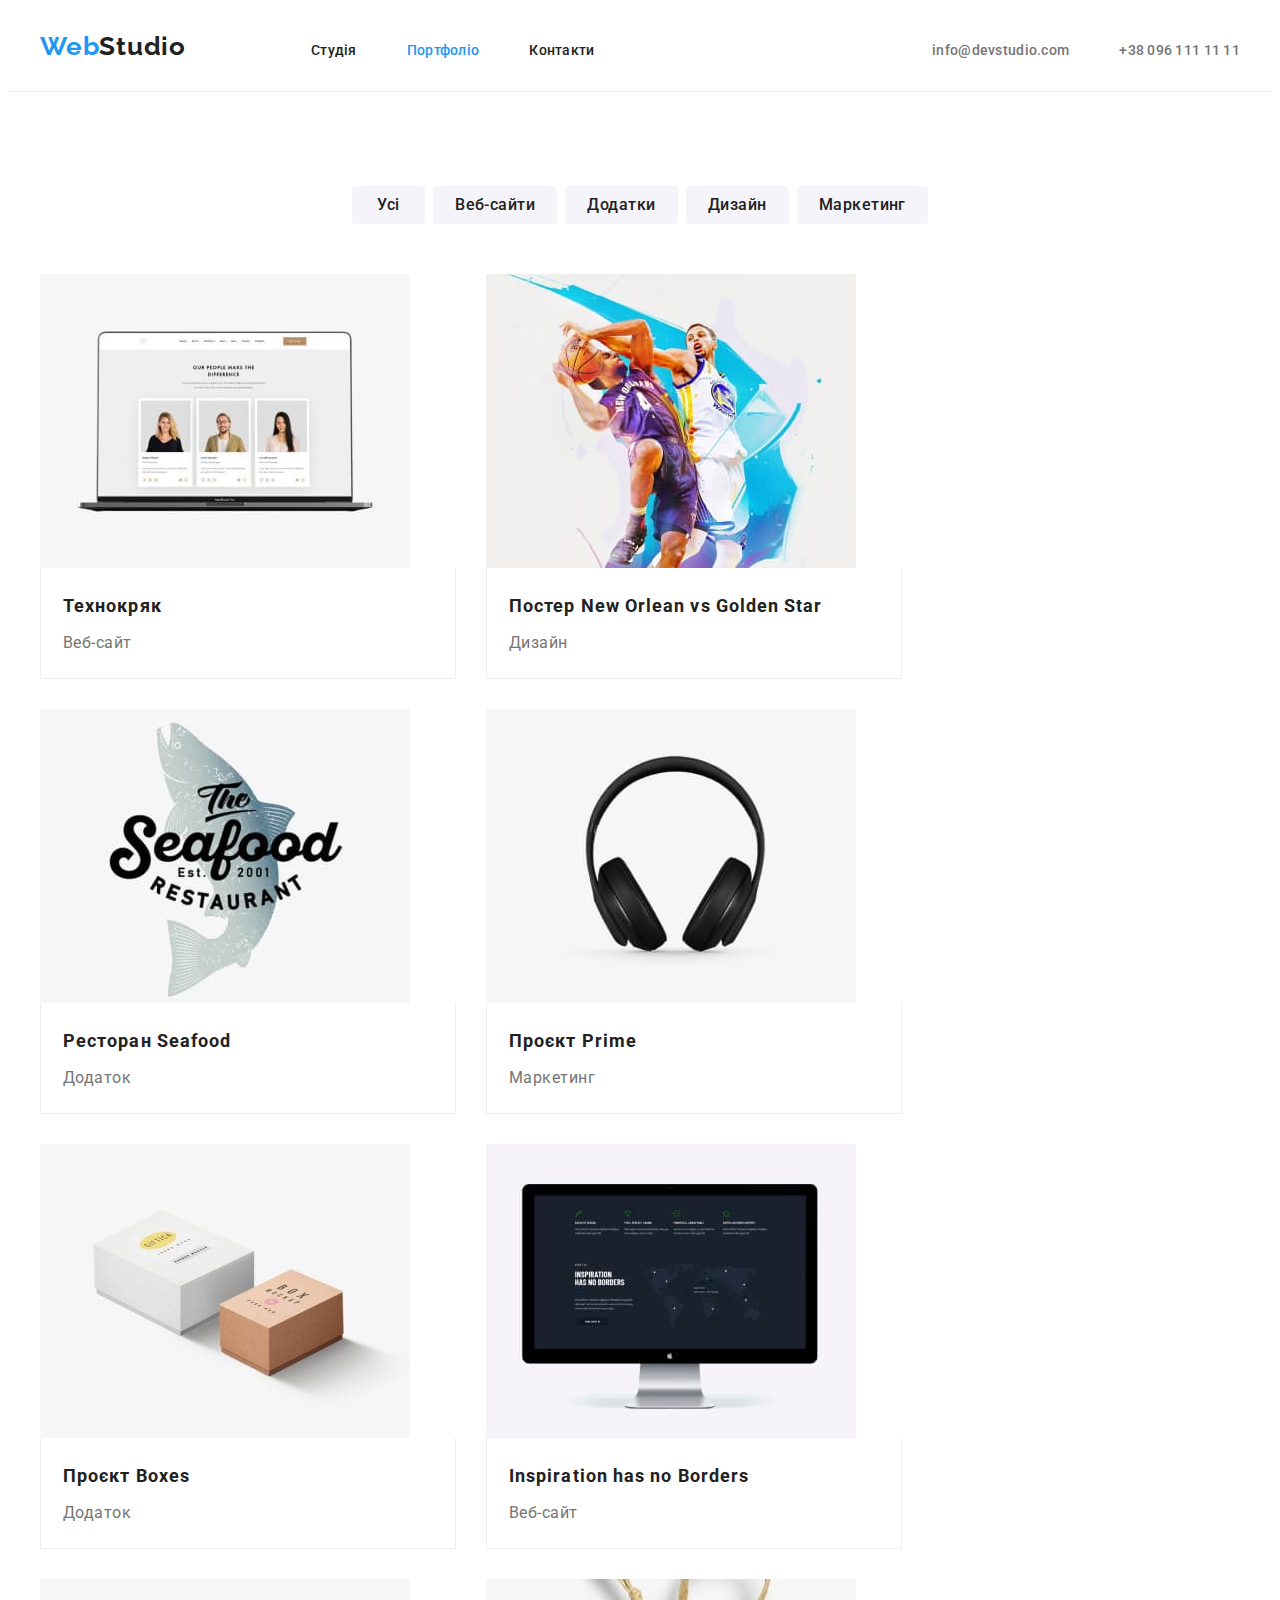
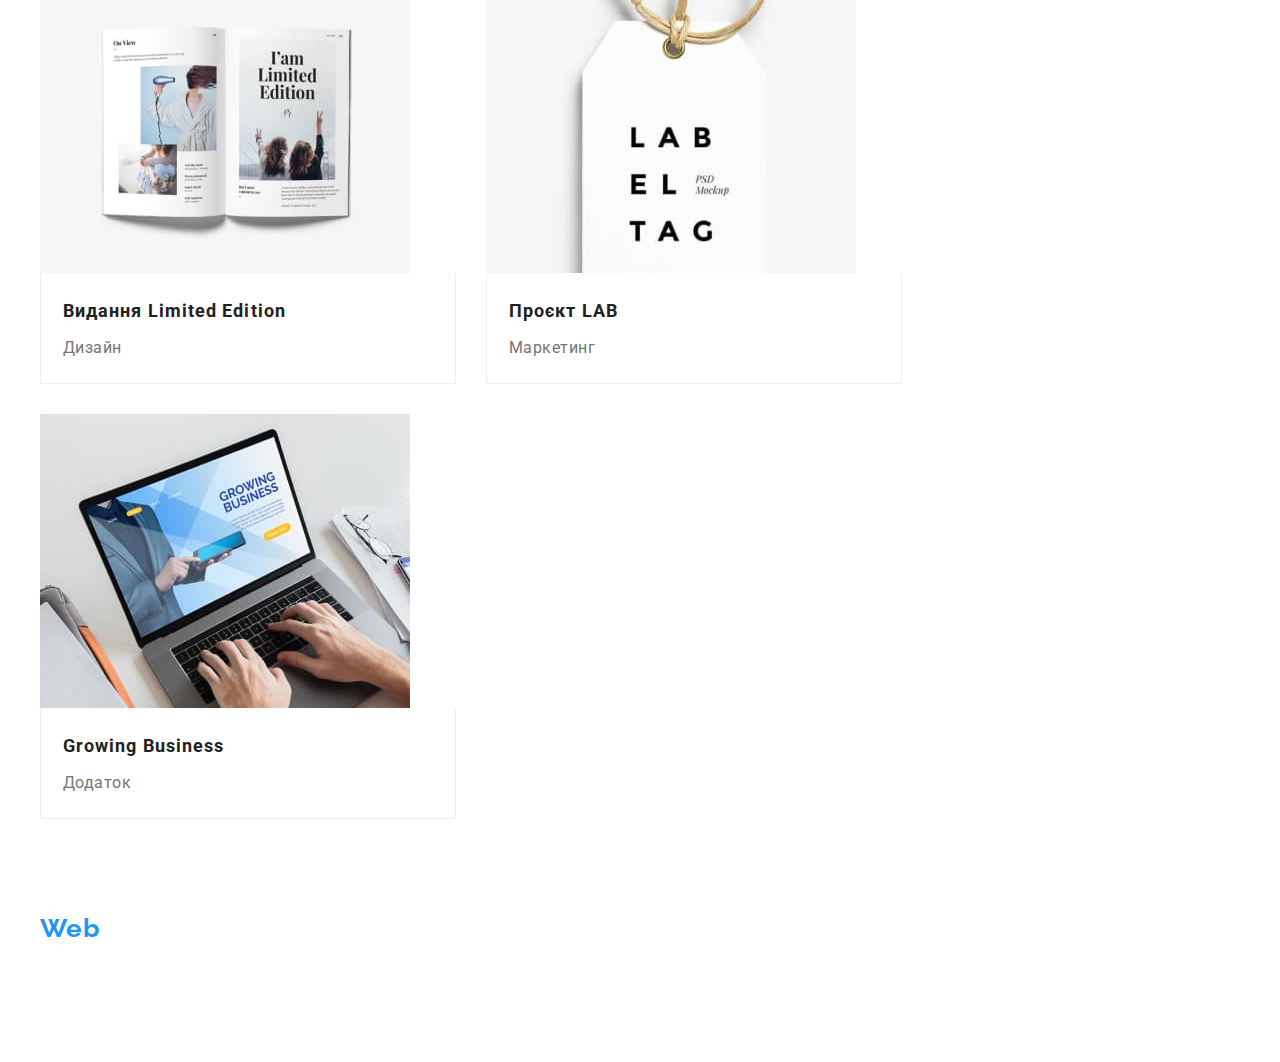
==== commit e66da2da: "фініш" ====
--- a/portfolio.html
+++ b/portfolio.html
@@ -152,33 +152,35 @@
     </main>
 
     <footer class="footer">
-      <div class="container">
-        <a class="logo-footer link" href="./index.html" lang="en"
-          >Web<span class="logo-footer-span">Studio</span>
-        </a>
-        <address>
-          <ul class="footer-contacts list">
-            <li class="footer-nav-items">
-              <a
-                href="https://www.google.com/maps/d/viewer?mid=10uSM3H-mIU3GznYo2szRIEphczw&hl=en_US&ll=50.42732700000001%2C30.538092&z=17"
-                class="footer-adress-link link"
-                target="_blank"
-                rel="noopener noreferrer"
-              >
-                м. Київ, пр-т Лесі Українки, 26</a
-              >
-            </li>
-            <li class="footer-nav-items">
-              <a href="info@devstudio.com" class="footer-contacts-link link" lang="en"
-                >info@devstudio.com</a
-              >
-            </li>
-            <li class="footer-nav-items">
-              <a href="tel:+380961111111" class="footer-contacts-link link">+38 096 111 11 11</a>
-            </li>
-          </ul>
-        </address>
-      </div>
+      <section class="footer-tools">
+        <div class="container">
+          <a class="logo-footer link" href="./index.html" lang="en"
+            >Web<span class="logo-footer-span">Studio</span>
+          </a>
+          <address>
+            <ul class="footer-contacts list">
+              <li class="footer-nav-items">
+                <a
+                  href="https://www.google.com/maps/d/viewer?mid=10uSM3H-mIU3GznYo2szRIEphczw&hl=en_US&ll=50.42732700000001%2C30.538092&z=17"
+                  class="footer-adress-link link"
+                  target="_blank"
+                  rel="noopener noreferrer"
+                >
+                  м. Київ, пр-т Лесі Українки, 26</a
+                >
+              </li>
+              <li class="footer-nav-items">
+                <a href="info@devstudio.com" class="footer-contacts-link link" lang="en"
+                  >info@devstudio.com</a
+                >
+              </li>
+              <li class="footer-nav-items">
+                <a href="tel:+380961111111" class="footer-contacts-link link">+38 096 111 11 11</a>
+              </li>
+            </ul>
+          </address>
+        </div>
+      </section>
     </footer>
   </body>
 </html>
--- a/css/styles.css
+++ b/css/styles.css
@@ -45,6 +45,8 @@
 }
 img {
   display: block;
+  max-width: 100%;
+  height: auto;
 }
 
 .container {
@@ -270,7 +272,7 @@
 }
 /*--------------MAIN---------------*/
 /*--------------footer---------------*/
-.footer {
+.footer-border {
   padding: 60px 0;
   background-color: #2f303a;
 }
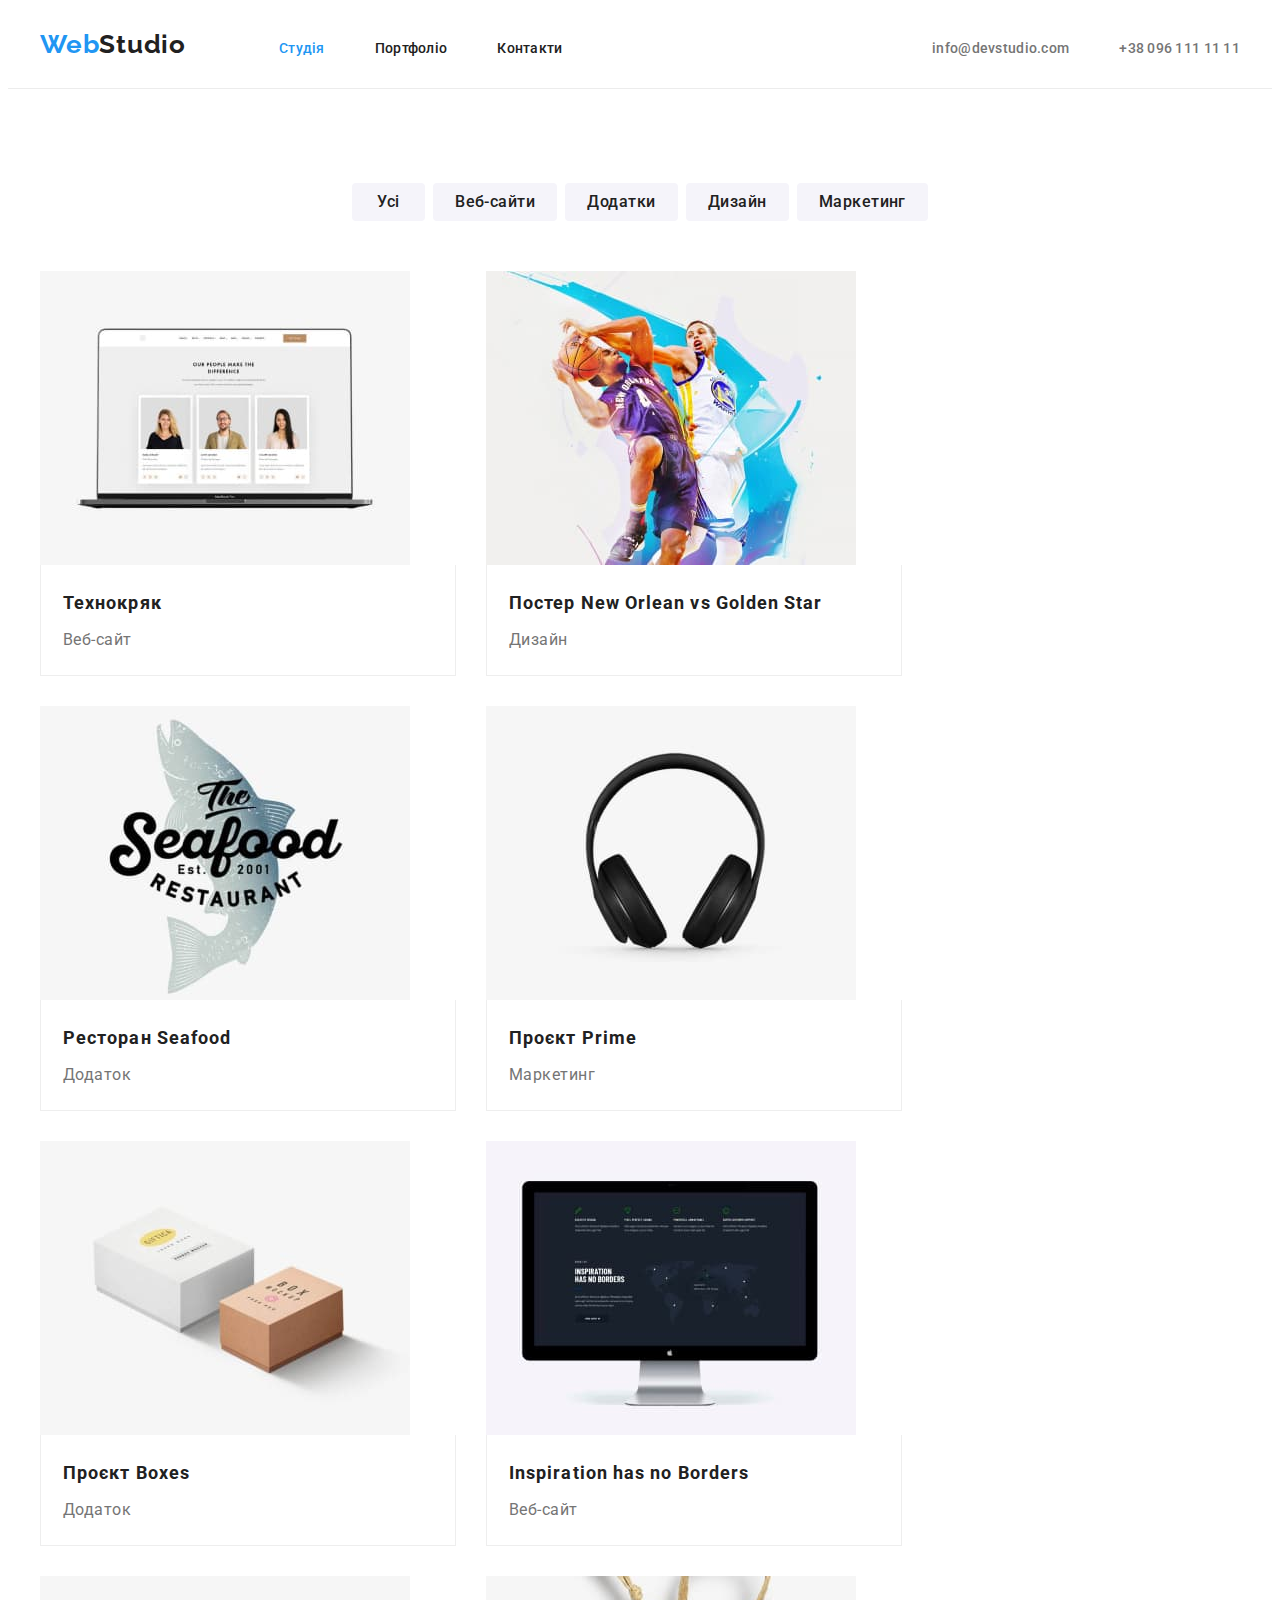
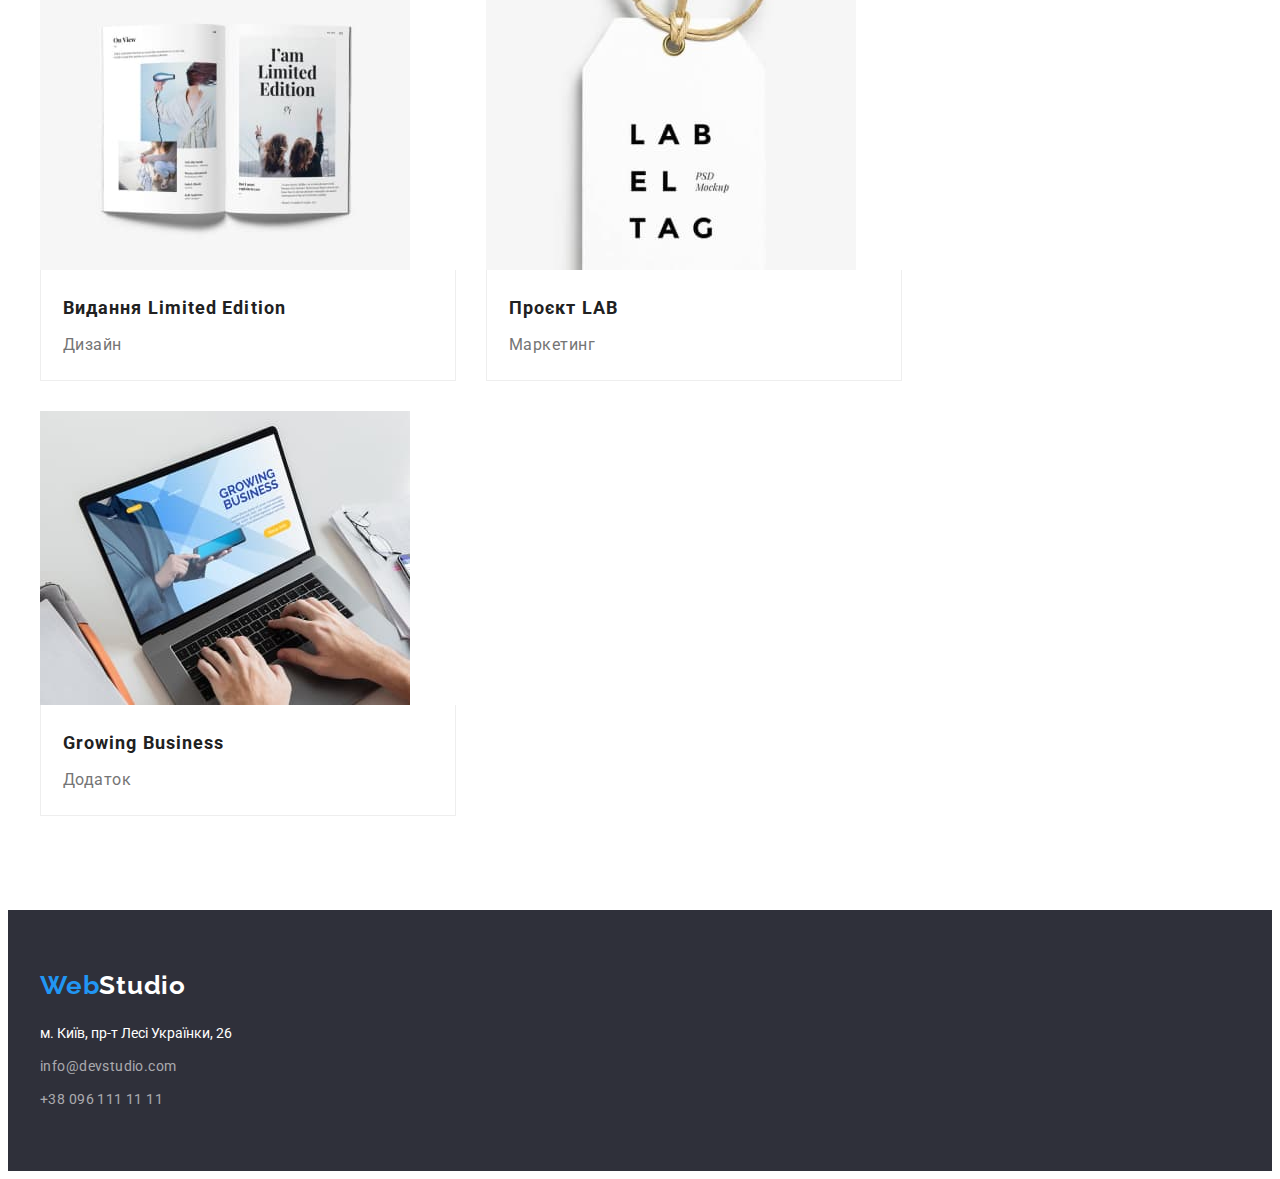
==== commit d587022a: "фініш" ====
--- a/portfolio.html
+++ b/portfolio.html
@@ -24,6 +24,7 @@
 
     <title>Портфоліо</title>
   </head>
+
   <body>
     <header class="header">
       <div class="header-container container">
@@ -32,9 +33,11 @@
         </a>
         <nav class="nav-list-container">
           <ul class="nav-list list">
-            <li class="nav-item"><a href="./index.html" class="nav-link link"> Студія</a></li>
             <li class="nav-item">
-              <a href="./portfolio.html " class="nav-link active link"> Портфоліо</a>
+              <a href="./index.html" class="nav-link active link"> Студія</a>
+            </li>
+            <li class="nav-item">
+              <a href="./portfolio.html " class="nav-link link"> Портфоліо</a>
             </li>
             <li class="nav-item"><a href="" class="nav-link link"> Контакти</a></li>
           </ul>
@@ -52,7 +55,7 @@
 
     <main class="main">
       <section>
-        <div class="portfolio-container container">
+        <div class="container">
           <h1 hidden>Портфоліо</h1>
           <ul class="portfolio-btn list">
             <li><button type="button" class="portfolio-btn-item">Усі</button></li>
@@ -152,35 +155,33 @@
     </main>
 
     <footer class="footer">
-      <section class="footer-tools">
-        <div class="container">
-          <a class="logo-footer link" href="./index.html" lang="en"
-            >Web<span class="logo-footer-span">Studio</span>
-          </a>
-          <address>
-            <ul class="footer-contacts list">
-              <li class="footer-nav-items">
-                <a
-                  href="https://www.google.com/maps/d/viewer?mid=10uSM3H-mIU3GznYo2szRIEphczw&hl=en_US&ll=50.42732700000001%2C30.538092&z=17"
-                  class="footer-adress-link link"
-                  target="_blank"
-                  rel="noopener noreferrer"
-                >
-                  м. Київ, пр-т Лесі Українки, 26</a
-                >
-              </li>
-              <li class="footer-nav-items">
-                <a href="info@devstudio.com" class="footer-contacts-link link" lang="en"
-                  >info@devstudio.com</a
-                >
-              </li>
-              <li class="footer-nav-items">
-                <a href="tel:+380961111111" class="footer-contacts-link link">+38 096 111 11 11</a>
-              </li>
-            </ul>
-          </address>
-        </div>
-      </section>
+      <div class="container">
+        <a class="logo-footer link" href="./index.html" lang="en"
+          >Web<span class="logo-footer-span">Studio</span>
+        </a>
+        <address>
+          <ul class="footer-contacts list">
+            <li class="footer-nav-items">
+              <a
+                href="https://www.google.com/maps/d/viewer?mid=10uSM3H-mIU3GznYo2szRIEphczw&hl=en_US&ll=50.42732700000001%2C30.538092&z=17"
+                class="footer-adress-link link"
+                target="_blank"
+                rel="noopener noreferrer"
+              >
+                м. Київ, пр-т Лесі Українки, 26</a
+              >
+            </li>
+            <li class="footer-nav-items">
+              <a href="info@devstudio.com" class="footer-contacts-link link" lang="en"
+                >info@devstudio.com</a
+              >
+            </li>
+            <li class="footer-nav-items">
+              <a href="tel:+380961111111" class="footer-contacts-link link">+38 096 111 11 11</a>
+            </li>
+          </ul>
+        </address>
+      </div>
     </footer>
   </body>
 </html>
--- a/css/styles.css
+++ b/css/styles.css
@@ -82,7 +82,6 @@
 }
 .nav-list-container {
   margin-right: auto;
-  padding: 32px 32px;
 }
 .nav-list {
   display: flex;
@@ -91,6 +90,8 @@
 .nav-item {
 }
 .nav-link {
+  display: block;
+  padding: 32px 0;
   margin-left: auto;
 
   font-weight: 500;
@@ -179,7 +180,7 @@
 .hero-btn:focus {
   box-shadow: 0px 4px 4px rgba(0, 0, 0, 0.15);
 }
-.features-container {
+.features-section {
   padding-top: 94px;
   padding-bottom: 94px;
 }
@@ -210,7 +211,7 @@
   color: var(--text-paragraf-color);
 }
 
-.activitys-container {
+.activitys-section {
   padding-bottom: 94px;
 }
 .activitys {
@@ -228,13 +229,11 @@
   text-align: center;
   letter-spacing: 0.03em;
 }
-.team-content {
+.team-content-section {
+  padding: 94px 0;
   background-color: #f5f4fa;
 }
 
-.team-container {
-  padding: 94px 0;
-}
 .team {
   margin: 0 auto;
   margin-bottom: 50px;
@@ -272,7 +271,7 @@
 }
 /*--------------MAIN---------------*/
 /*--------------footer---------------*/
-.footer-border {
+.footer {
   padding: 60px 0;
   background-color: #2f303a;
 }
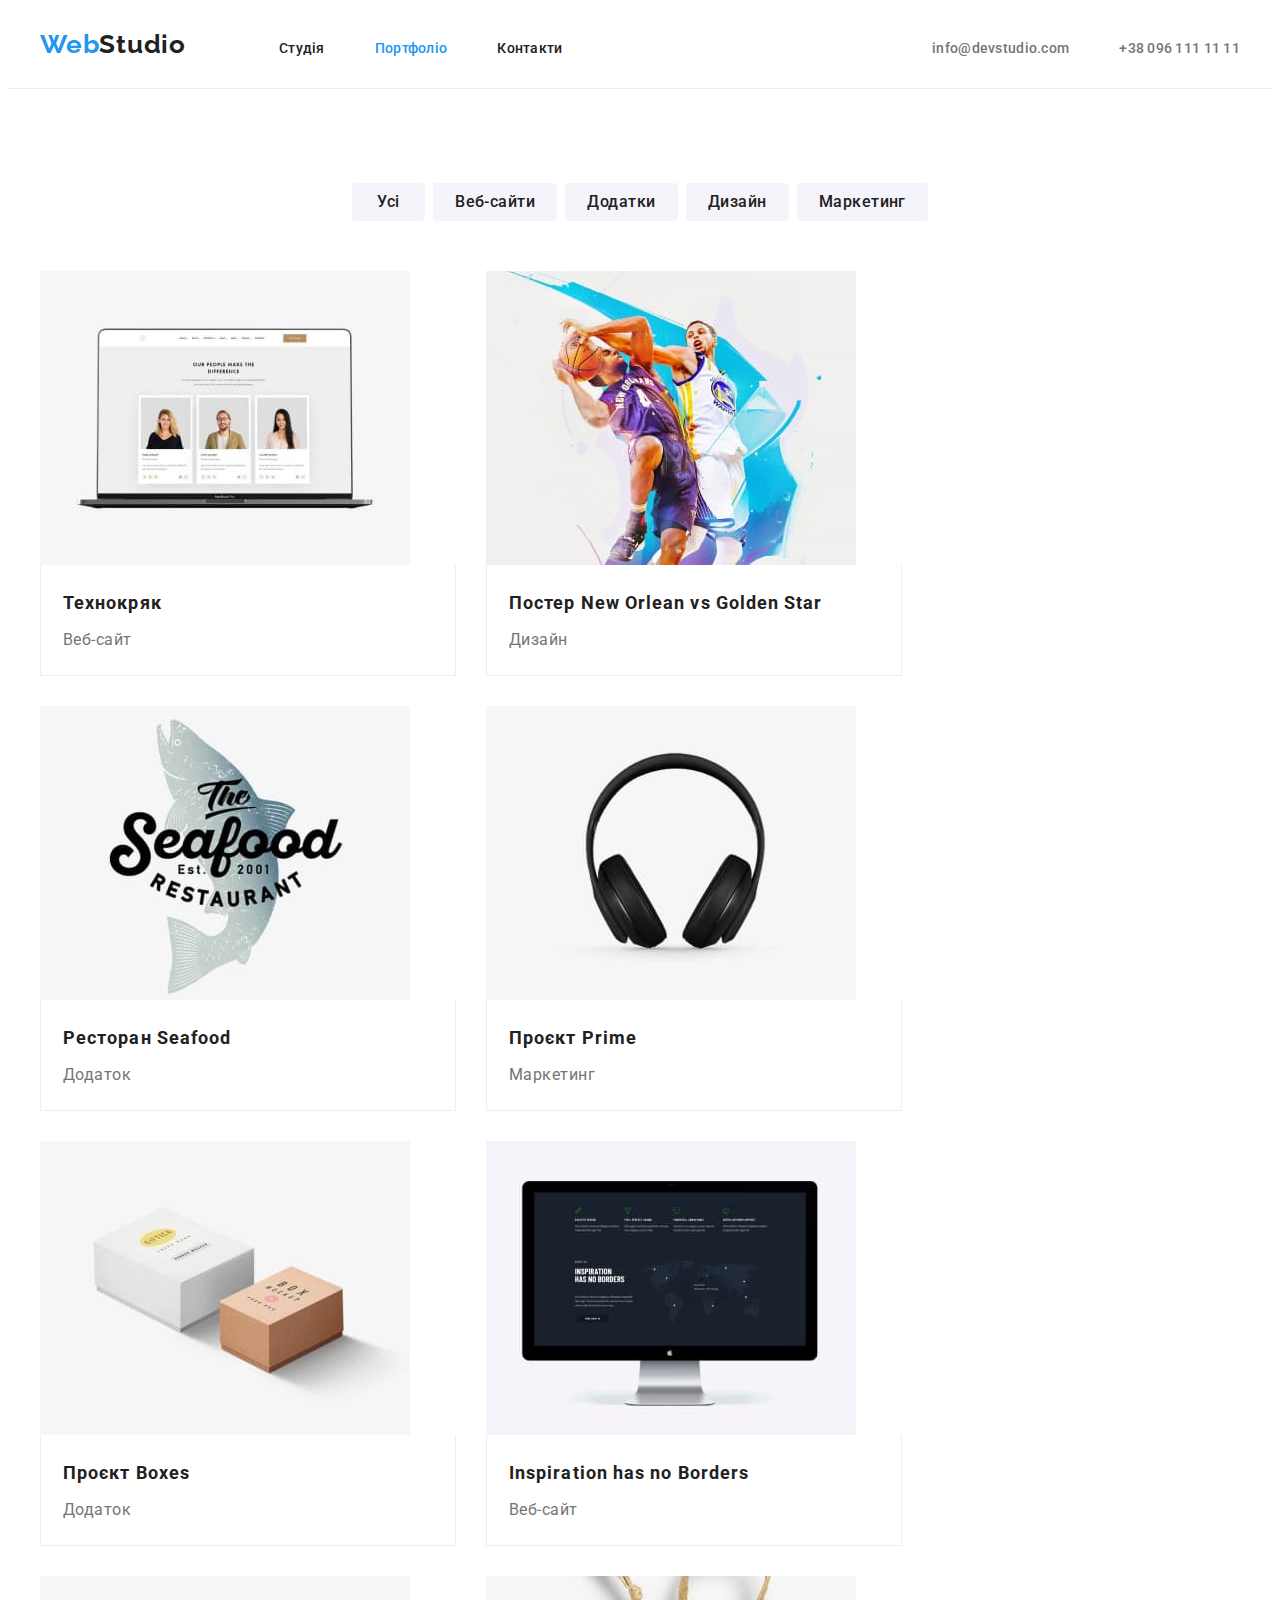
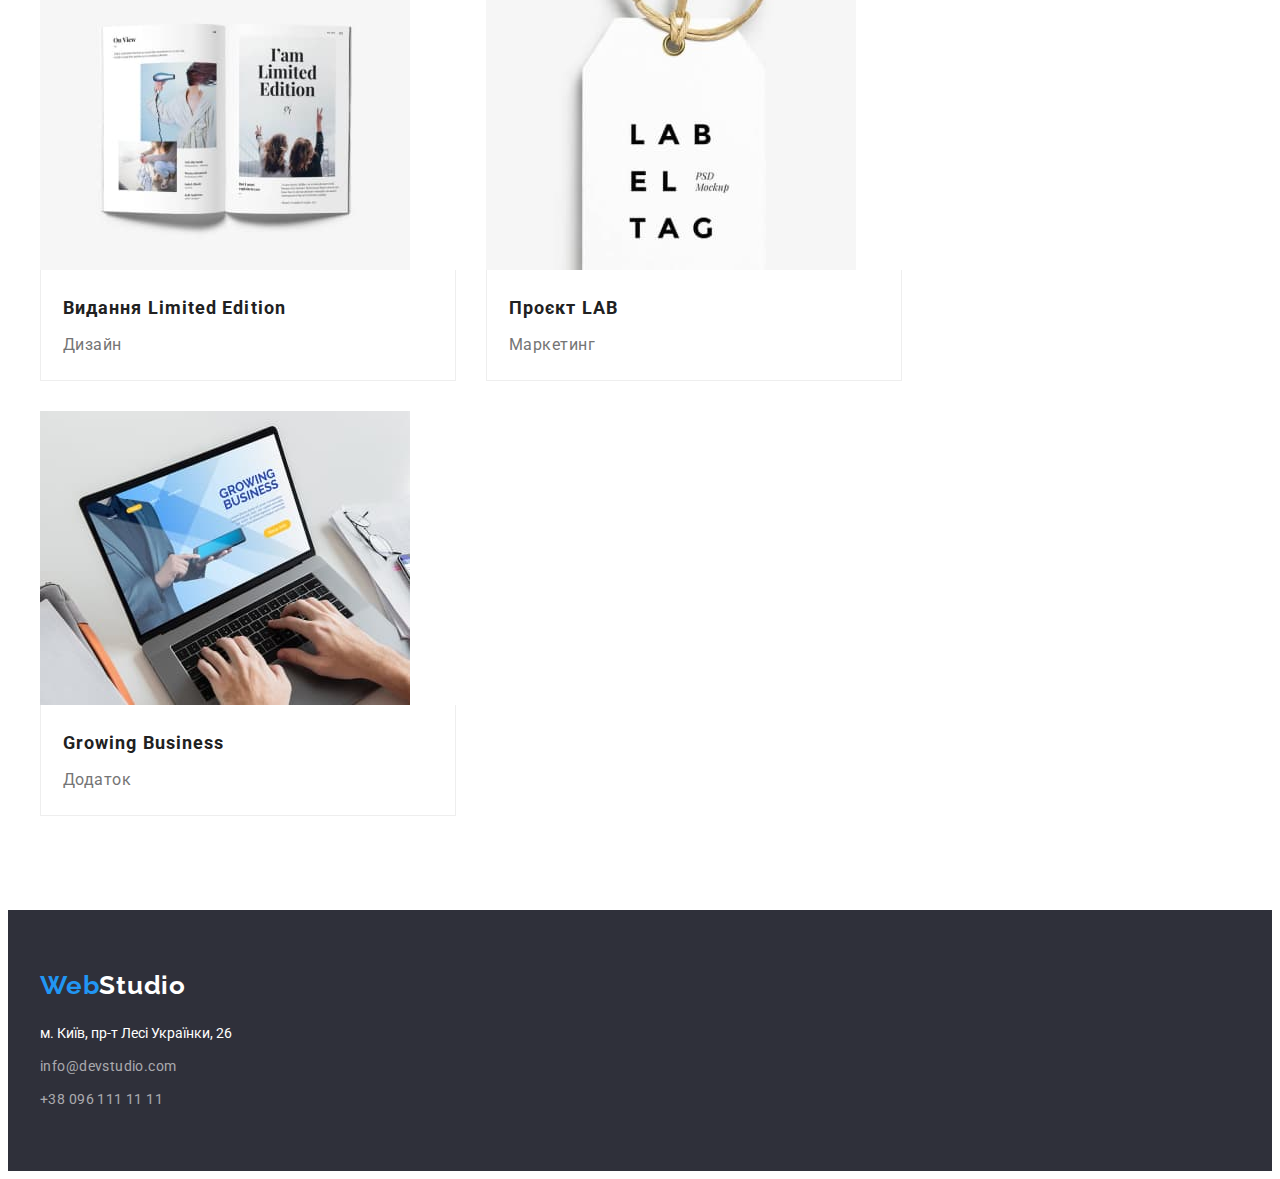
==== commit 3bcccdec: "active" ====
--- a/portfolio.html
+++ b/portfolio.html
@@ -34,10 +34,10 @@
         <nav class="nav-list-container">
           <ul class="nav-list list">
             <li class="nav-item">
-              <a href="./index.html" class="nav-link active link"> Студія</a>
+              <a href="./index.html" class="nav-link link"> Студія</a>
             </li>
             <li class="nav-item">
-              <a href="./portfolio.html " class="nav-link link"> Портфоліо</a>
+              <a href="./portfolio.html " class="nav-link active link"> Портфоліо</a>
             </li>
             <li class="nav-item"><a href="" class="nav-link link"> Контакти</a></li>
           </ul>
